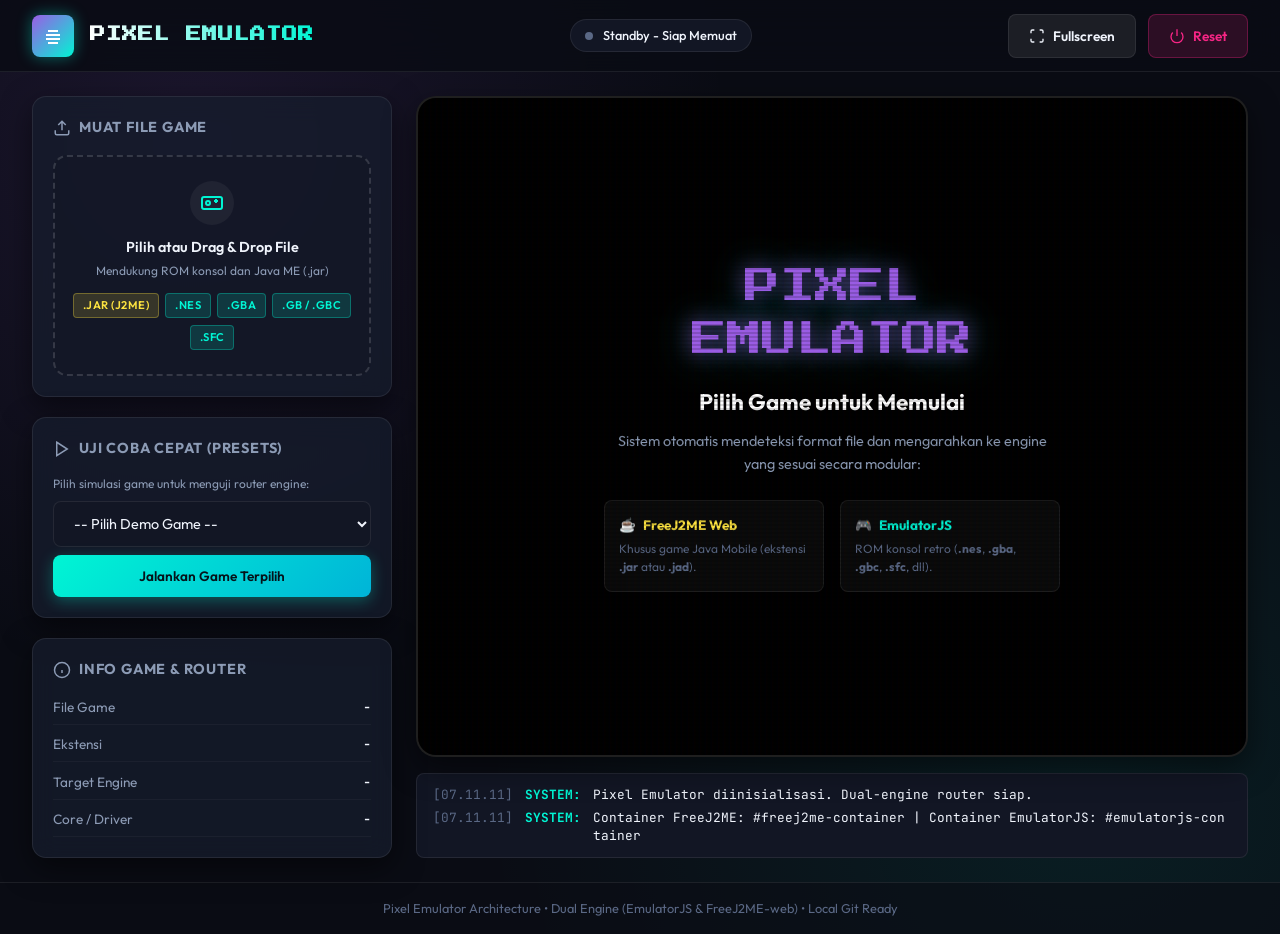
==== index.html @ 9bbdbe5b "feat: initialize repository structure and dual-engine router for EmulatorJS and FreeJ2ME" ====
<!DOCTYPE html>
<html lang="id">
<head>
  <meta charset="UTF-8">
  <meta name="viewport" content="width=device-width, initial-scale=1.0">
  <meta name="description" content="Pixel Emulator - Multi-engine retro gaming platform supporting Java ME (FreeJ2ME) and Classic Consoles (EmulatorJS).">
  <title>Pixel Emulator | Multi-Engine Retro Gaming</title>
  
  <!-- Google Fonts: Outfit & Press Start 2P & JetBrains Mono -->
  <link rel="preconnect" href="https://fonts.googleapis.com">
  <link rel="preconnect" href="https://fonts.gstatic.com" crossorigin>
  <link href="https://fonts.googleapis.com/css2?family=JetBrains+Mono:wght@400;600&family=Outfit:wght@400;500;600;700&family=Press+Start+2P&display=swap" rel="stylesheet">
  
  <!-- Application Stylesheet -->
  <link rel="stylesheet" href="src/css/style.css">
</head>
<body>

  <!-- Top Header Navigation -->
  <header class="app-header">
    <div class="brand-section">
      <div class="brand-logo" aria-hidden="true">
        <svg viewBox="0 0 24 24">
          <path d="M7 6h10v2H7zm-2 4h14v2H5zm0 4h14v2H5zm2 4h10v2H7z"/>
        </svg>
      </div>
      <div>
        <h1 class="brand-title">PIXEL EMULATOR</h1>
      </div>
    </div>

    <!-- Active Engine Status Pill -->
    <div class="header-status-badge">
      <span class="status-dot" id="header-status-dot"></span>
      <span id="header-status-text">Standby - Siap Memuat</span>
    </div>

    <!-- Header Actions -->
    <div class="header-actions">
      <button class="btn btn-secondary" id="btn-fullscreen" title="Mode Layar Penuh">
        <svg width="16" height="16" viewBox="0 0 24 24" fill="none" stroke="currentColor" stroke-width="2">
          <path d="M8 3H5a2 2 0 0 0-2 2v3m18 0V5a2 2 0 0 0-2-2h-3m0 18h3a2 2 0 0 0 2-2v-3M3 16v3a2 2 0 0 0 2 2h3"/>
        </svg>
        Fullscreen
      </button>
      <button class="btn btn-danger" id="btn-reset" title="Hentikan Game & Reset">
        <svg width="16" height="16" viewBox="0 0 24 24" fill="none" stroke="currentColor" stroke-width="2">
          <path d="M18.36 6.64a9 9 0 1 1-12.73 0M12 2v10"/>
        </svg>
        Reset
      </button>
    </div>
  </header>

  <!-- Main Grid Wrapper -->
  <main class="main-wrapper">
    
    <!-- Left Sidebar: Controls & File Selectors -->
    <aside class="sidebar">
      
      <!-- Upload File Card -->
      <section class="card" aria-labelledby="upload-card-title">
        <h2 class="card-title" id="upload-card-title">
          <svg width="18" height="18" viewBox="0 0 24 24" fill="none" stroke="currentColor" stroke-width="2">
            <path d="M21 15v4a2 2 0 0 1-2 2H5a2 2 0 0 1-2-2v-4M17 8l-5-5-5 5M12 3v12"/>
          </svg>
          Muat File Game
        </h2>
        
        <div class="upload-dropzone" id="dropzone">
          <input type="file" id="game-file-input" class="file-input" accept=".jar,.jad,.nes,.gba,.gb,.gbc,.sfc,.smc,.bin,.gen,.md">
          <div class="dropzone-icon">
            <svg width="24" height="24" viewBox="0 0 24 24" fill="none" stroke="currentColor" stroke-width="2">
              <rect x="2" y="6" width="20" height="12" rx="2"/>
              <circle cx="8" cy="12" r="2"/>
              <path d="M14 10h4m-2-2v4"/>
            </svg>
          </div>
          <p class="dropzone-text">Pilih atau Drag & Drop File</p>
          <p class="dropzone-subtext">Mendukung ROM konsol dan Java ME (.jar)</p>
          
          <div class="format-tags">
            <span class="badge badge-jar">.JAR (J2ME)</span>
            <span class="badge badge-rom">.NES</span>
            <span class="badge badge-rom">.GBA</span>
            <span class="badge badge-rom">.GB / .GBC</span>
            <span class="badge badge-rom">.SFC</span>
          </div>
        </div>
      </section>

      <!-- Preset / Quick Demo Launcher -->
      <section class="card" aria-labelledby="preset-card-title">
        <h2 class="card-title" id="preset-card-title">
          <svg width="18" height="18" viewBox="0 0 24 24" fill="none" stroke="currentColor" stroke-width="2">
            <polygon points="5 3 19 12 5 21 5 3"/>
          </svg>
          Uji Coba Cepat (Presets)
        </h2>
        <div class="select-group">
          <label for="preset-select" class="dropzone-subtext">Pilih simulasi game untuk menguji router engine:</label>
          <select id="preset-select" class="custom-select">
            <option value="" disabled selected>-- Pilih Demo Game --</option>
            <optgroup label="Java ME Mobile Games (freej2me-web)">
              <option value="bounce_tales.jar">Bounce Tales (Nokia) [.jar]</option>
              <option value="diamond_rush.jar">Diamond Rush (Gameloft) [.jar]</option>
              <option value="sonic_advance_mobile.jar">Sonic the Hedgehog Mobile [.jar]</option>
            </optgroup>
            <optgroup label="Classic Consoles (EmulatorJS)">
              <option value="super_mario_bros.nes">Super Mario Bros (NES) [.nes]</option>
              <option value="pokemon_emerald.gba">Pokemon Emerald (GBA) [.gba]</option>
              <option value="zelda_minish_cap.gba">The Legend of Zelda (GBA) [.gba]</option>
              <option value="tetris_dx.gbc">Tetris DX (Game Boy Color) [.gbc]</option>
              <option value="chrono_trigger.sfc">Chrono Trigger (SNES) [.sfc]</option>
            </optgroup>
          </select>
          <button class="btn btn-primary btn-block" id="btn-load-preset">
            Jalankan Game Terpilih
          </button>
        </div>
      </section>

      <!-- Metadata & Engine Inspector -->
      <section class="card" aria-labelledby="info-card-title">
        <h2 class="card-title" id="info-card-title">
          <svg width="18" height="18" viewBox="0 0 24 24" fill="none" stroke="currentColor" stroke-width="2">
            <circle cx="12" cy="12" r="10"/>
            <line x1="12" y1="16" x2="12" y2="12"/>
            <line x1="12" y1="8" x2="12.01" y2="8"/>
          </svg>
          Info Game & Router
        </h2>
        <div class="meta-list">
          <div class="meta-item">
            <span class="meta-label">File Game</span>
            <span class="meta-value" id="meta-filename">-</span>
          </div>
          <div class="meta-item">
            <span class="meta-label">Ekstensi</span>
            <span class="meta-value" id="meta-extension">-</span>
          </div>
          <div class="meta-item">
            <span class="meta-label">Target Engine</span>
            <span class="meta-value" id="meta-engine">-</span>
          </div>
          <div class="meta-item">
            <span class="meta-label">Core / Driver</span>
            <span class="meta-value" id="meta-core">-</span>
          </div>
        </div>
      </section>

    </aside>

    <!-- Right Center Stage: Screen Viewport & Engine Containers -->
    <section class="viewport-stage" aria-label="Viewport Emulator">
      
      <!-- Emulator Bezel / Frame -->
      <div class="screen-frame" id="screen-frame">
        
        <!-- Retro CRT Scanline Shader Effect -->
        <div class="crt-overlay" id="crt-overlay" aria-hidden="true"></div>

        <!-- 1. Idle Screen (Ditampilkan saat belum ada game yang dimuat) -->
        <div class="idle-screen" id="idle-screen">
          <div class="retro-arcade-art">PIXEL EMULATOR</div>
          <h3 class="idle-title">Pilih Game untuk Memulai</h3>
          <p class="idle-description">
            Sistem otomatis mendeteksi format file dan mengarahkan ke engine yang sesuai secara modular:
          </p>

          <div class="engine-hints">
            <div class="engine-hint-card">
              <div class="hint-engine-title j2me">
                <span>☕</span> FreeJ2ME Web
              </div>
              <p class="hint-desc">Khusus game Java Mobile (ekstensi <strong>.jar</strong> atau <strong>.jad</strong>).</p>
            </div>

            <div class="engine-hint-card">
              <div class="hint-engine-title ejs">
                <span>🎮</span> EmulatorJS
              </div>
              <p class="hint-desc">ROM konsol retro (<strong>.nes</strong>, <strong>.gba</strong>, <strong>.gbc</strong>, <strong>.sfc</strong>, dll).</p>
            </div>
          </div>
        </div>

        <!-- 2. Container FreeJ2ME-web -->
        <div class="emulator-container" id="freej2me-container" aria-label="FreeJ2ME Web Container">
          <div class="engine-canvas-wrap" id="freej2me-viewport">
            <!-- FreeJ2ME Canvas / iFrame di-inject di sini oleh main.js -->
          </div>
        </div>

        <!-- 3. Container EmulatorJS -->
        <div class="emulator-container" id="emulatorjs-container" aria-label="EmulatorJS Container">
          <div class="engine-canvas-wrap" id="emulatorjs-viewport">
            <!-- EmulatorJS Canvas / Container di-inject di sini oleh main.js -->
          </div>
        </div>

      </div>

      <!-- Realtime Activity Log / Console Bar -->
      <div class="console-box" id="activity-log" aria-live="polite" aria-label="Log Aktivitas Router">
        <!-- Log items akan ditambahkan secara dinamis di sini -->
      </div>

    </section>

  </main>

  <!-- Footer -->
  <footer class="app-footer">
    <p>Pixel Emulator Architecture &bull; Dual Engine (EmulatorJS &amp; FreeJ2ME-web) &bull; Local Git Ready</p>
  </footer>

  <!-- Main JavaScript Logic -->
  <script src="src/js/main.js"></script>
</body>
</html>
---- src/css/style.css ----
/* ==========================================================================
   Pixel Emulator - Modern Retro Design System
   ========================================================================== */

:root {
  --bg-primary: #0a0c14;
  --bg-secondary: #121624;
  --bg-card: rgba(22, 28, 45, 0.75);
  --bg-card-hover: rgba(30, 39, 64, 0.85);
  --border-color: rgba(255, 255, 255, 0.08);
  --border-glow: rgba(0, 245, 212, 0.3);

  --text-main: #f0f4fc;
  --text-muted: #8c9bb5;
  --text-dim: #5a6885;

  /* Neon Retro Accents */
  --accent-cyan: #00f5d4;
  --accent-purple: #9b5de5;
  --accent-pink: #f72585;
  --accent-yellow: #fee440;
  --accent-blue: #00bbf9;
  --accent-green: #38b000;

  --font-retro: 'Press Start 2P', monospace, cursive;
  --font-body: 'Outfit', -apple-system, BlinkMacSystemFont, 'Segoe UI', Roboto, sans-serif;
  --font-mono: 'JetBrains Mono', 'Fira Code', Consolas, monospace;

  --shadow-glow: 0 0 25px rgba(0, 245, 212, 0.15);
  --shadow-card: 0 10px 30px rgba(0, 0, 0, 0.5);
  --radius-sm: 8px;
  --radius-md: 14px;
  --radius-lg: 20px;
  --transition: all 0.25s cubic-bezier(0.16, 1, 0.3, 1);
}

*, *::before, *::after {
  box-sizing: border-box;
  margin: 0;
  padding: 0;
}

body {
  background-color: var(--bg-primary);
  color: var(--text-main);
  font-family: var(--font-body);
  line-height: 1.5;
  min-height: 100vh;
  display: flex;
  flex-direction: column;
  overflow-x: hidden;
  background-image: 
    radial-gradient(circle at 15% 15%, rgba(155, 93, 229, 0.12) 0%, transparent 40%),
    radial-gradient(circle at 85% 85%, rgba(0, 245, 212, 0.08) 0%, transparent 45%);
}

/* ==========================================================================
   Header Navbar
   ========================================================================== */
.app-header {
  height: 72px;
  background: rgba(10, 12, 20, 0.85);
  backdrop-filter: blur(16px);
  -webkit-backdrop-filter: blur(16px);
  border-bottom: 1px solid var(--border-color);
  display: flex;
  align-items: center;
  justify-content: space-between;
  padding: 0 2rem;
  position: sticky;
  top: 0;
  z-index: 100;
}

.brand-section {
  display: flex;
  align-items: center;
  gap: 1rem;
}

.brand-logo {
  width: 42px;
  height: 42px;
  background: linear-gradient(135deg, var(--accent-purple), var(--accent-cyan));
  border-radius: var(--radius-sm);
  display: flex;
  align-items: center;
  justify-content: center;
  box-shadow: 0 0 15px rgba(0, 245, 212, 0.4);
}

.brand-logo svg {
  width: 24px;
  height: 24px;
  fill: #fff;
}

.brand-title {
  font-family: var(--font-retro);
  font-size: 0.95rem;
  letter-spacing: 1px;
  background: linear-gradient(90deg, #fff, var(--accent-cyan));
  -webkit-background-clip: text;
  -webkit-text-fill-color: transparent;
}

.header-status-badge {
  display: flex;
  align-items: center;
  gap: 0.6rem;
  padding: 0.4rem 0.9rem;
  background: var(--bg-secondary);
  border: 1px solid var(--border-color);
  border-radius: 50px;
  font-size: 0.8rem;
  font-weight: 500;
}

.status-dot {
  width: 8px;
  height: 8px;
  border-radius: 50%;
  background: var(--text-dim);
  transition: var(--transition);
}

.status-dot.active-freej2me {
  background: var(--accent-yellow);
  box-shadow: 0 0 10px var(--accent-yellow);
}

.status-dot.active-emulatorjs {
  background: var(--accent-cyan);
  box-shadow: 0 0 10px var(--accent-cyan);
}

.header-actions {
  display: flex;
  align-items: center;
  gap: 0.75rem;
}

/* ==========================================================================
   Main Application Layout
   ========================================================================== */
.main-wrapper {
  display: grid;
  grid-template-columns: 360px 1fr;
  flex: 1;
  gap: 1.5rem;
  padding: 1.5rem 2rem;
  max-width: 1700px;
  margin: 0 auto;
  width: 100%;
}

@media (max-width: 1024px) {
  .main-wrapper {
    grid-template-columns: 1fr;
  }
}

/* ==========================================================================
   Sidebar Controls
   ========================================================================== */
.sidebar {
  display: flex;
  flex-direction: column;
  gap: 1.25rem;
}

.card {
  background: var(--bg-card);
  backdrop-filter: blur(12px);
  -webkit-backdrop-filter: blur(12px);
  border: 1px solid var(--border-color);
  border-radius: var(--radius-md);
  padding: 1.25rem;
  box-shadow: var(--shadow-card);
  transition: var(--transition);
}

.card:hover {
  border-color: rgba(255, 255, 255, 0.15);
}

.card-title {
  font-size: 0.9rem;
  font-weight: 700;
  text-transform: uppercase;
  letter-spacing: 0.8px;
  color: var(--text-muted);
  margin-bottom: 1rem;
  display: flex;
  align-items: center;
  gap: 0.5rem;
}

/* Dropzone Upload */
.upload-dropzone {
  border: 2px dashed rgba(255, 255, 255, 0.15);
  border-radius: var(--radius-md);
  padding: 1.5rem 1rem;
  text-align: center;
  cursor: pointer;
  transition: var(--transition);
  background: rgba(18, 22, 36, 0.5);
  position: relative;
}

.upload-dropzone:hover, .upload-dropzone.dragover {
  border-color: var(--accent-cyan);
  background: rgba(0, 245, 212, 0.05);
  box-shadow: 0 0 15px rgba(0, 245, 212, 0.15);
}

.dropzone-icon {
  width: 44px;
  height: 44px;
  margin: 0 auto 0.75rem auto;
  border-radius: 50%;
  background: rgba(255, 255, 255, 0.05);
  display: flex;
  align-items: center;
  justify-content: center;
  color: var(--accent-cyan);
}

.dropzone-text {
  font-weight: 600;
  font-size: 0.9rem;
  color: var(--text-main);
  margin-bottom: 0.25rem;
}

.dropzone-subtext {
  font-size: 0.75rem;
  color: var(--text-muted);
}

.file-input {
  position: absolute;
  top: 0;
  left: 0;
  width: 100%;
  height: 100%;
  opacity: 0;
  cursor: pointer;
}

/* Tags & Format Badges */
.format-tags {
  display: flex;
  flex-wrap: wrap;
  gap: 0.4rem;
  margin-top: 0.8rem;
  justify-content: center;
}

.badge {
  font-size: 0.7rem;
  padding: 0.2rem 0.55rem;
  border-radius: 4px;
  font-weight: 600;
  letter-spacing: 0.5px;
}

.badge-jar {
  background: rgba(254, 228, 64, 0.15);
  color: var(--accent-yellow);
  border: 1px solid rgba(254, 228, 64, 0.3);
}

.badge-rom {
  background: rgba(0, 245, 212, 0.15);
  color: var(--accent-cyan);
  border: 1px solid rgba(0, 245, 212, 0.3);
}

/* Preset Games Selector */
.select-group {
  display: flex;
  flex-direction: column;
  gap: 0.5rem;
}

.custom-select {
  width: 100%;
  padding: 0.75rem 1rem;
  background: var(--bg-secondary);
  border: 1px solid var(--border-color);
  border-radius: var(--radius-sm);
  color: var(--text-main);
  font-family: var(--font-body);
  font-size: 0.9rem;
  outline: none;
  cursor: pointer;
  transition: var(--transition);
}

.custom-select:focus {
  border-color: var(--accent-cyan);
  box-shadow: 0 0 0 2px rgba(0, 245, 212, 0.2);
}

.btn {
  display: inline-flex;
  align-items: center;
  justify-content: center;
  gap: 0.5rem;
  padding: 0.75rem 1.25rem;
  border-radius: var(--radius-sm);
  font-weight: 600;
  font-size: 0.85rem;
  cursor: pointer;
  transition: var(--transition);
  border: none;
  outline: none;
  font-family: var(--font-body);
}

.btn-primary {
  background: linear-gradient(135deg, var(--accent-cyan), #00b4d8);
  color: #05131a;
  box-shadow: 0 4px 15px rgba(0, 245, 212, 0.3);
}

.btn-primary:hover {
  transform: translateY(-2px);
  box-shadow: 0 6px 20px rgba(0, 245, 212, 0.45);
}

.btn-secondary {
  background: rgba(255, 255, 255, 0.08);
  color: var(--text-main);
  border: 1px solid var(--border-color);
}

.btn-secondary:hover {
  background: rgba(255, 255, 255, 0.15);
}

.btn-danger {
  background: rgba(247, 37, 133, 0.15);
  color: var(--accent-pink);
  border: 1px solid rgba(247, 37, 133, 0.3);
}

.btn-danger:hover {
  background: rgba(247, 37, 133, 0.3);
}

.btn-block {
  width: 100%;
}

/* Metadata List */
.meta-list {
  display: flex;
  flex-direction: column;
  gap: 0.6rem;
  font-size: 0.85rem;
}

.meta-item {
  display: flex;
  justify-content: space-between;
  align-items: center;
  padding-bottom: 0.4rem;
  border-bottom: 1px solid rgba(255, 255, 255, 0.04);
}

.meta-label {
  color: var(--text-muted);
}

.meta-value {
  font-weight: 600;
  color: var(--text-main);
  font-family: var(--font-mono);
}

/* ==========================================================================
   Viewport Stage & Emulator Bezel
   ========================================================================== */
.viewport-stage {
  display: flex;
  flex-direction: column;
  gap: 1rem;
}

.screen-frame {
  flex: 1;
  min-height: 540px;
  background: #000;
  border-radius: var(--radius-lg);
  border: 2px solid rgba(255, 255, 255, 0.12);
  position: relative;
  overflow: hidden;
  display: flex;
  align-items: center;
  justify-content: center;
  box-shadow: inset 0 0 50px rgba(0, 0, 0, 0.9), var(--shadow-card);
}

/* CRT Scanlines Overlay */
.crt-overlay {
  position: absolute;
  top: 0;
  left: 0;
  width: 100%;
  height: 100%;
  pointer-events: none;
  background: linear-gradient(rgba(18, 16, 16, 0) 50%, rgba(0, 0, 0, 0.25) 50%),
              linear-gradient(90deg, rgba(255, 0, 0, 0.03), rgba(0, 255, 0, 0.01), rgba(0, 0, 255, 0.03));
  background-size: 100% 4px, 6px 100%;
  z-index: 10;
  opacity: 0.6;
}

/* Idle Screen */
.idle-screen {
  text-align: center;
  padding: 3rem 2rem;
  max-width: 520px;
  z-index: 5;
  transition: var(--transition);
}

.idle-screen.hidden {
  display: none;
}

.retro-arcade-art {
  font-family: var(--font-retro);
  font-size: 2.2rem;
  color: var(--accent-purple);
  text-shadow: 0 0 20px rgba(155, 93, 229, 0.6), 0 0 40px rgba(0, 245, 212, 0.4);
  margin-bottom: 1.25rem;
  animation: pulse-glow 2.5s infinite alternate;
}

@keyframes pulse-glow {
  0% { transform: scale(1); filter: drop-shadow(0 0 10px rgba(155, 93, 229, 0.5)); }
  100% { transform: scale(1.03); filter: drop-shadow(0 0 25px rgba(0, 245, 212, 0.8)); }
}

.idle-title {
  font-size: 1.4rem;
  font-weight: 700;
  margin-bottom: 0.6rem;
  color: #fff;
}

.idle-description {
  color: var(--text-muted);
  font-size: 0.9rem;
  margin-bottom: 1.5rem;
  line-height: 1.6;
}

.engine-hints {
  display: grid;
  grid-template-columns: 1fr 1fr;
  gap: 1rem;
}

.engine-hint-card {
  background: rgba(255, 255, 255, 0.04);
  border: 1px solid var(--border-color);
  padding: 0.9rem;
  border-radius: var(--radius-sm);
  text-align: left;
}

.hint-engine-title {
  font-size: 0.85rem;
  font-weight: 700;
  display: flex;
  align-items: center;
  gap: 0.4rem;
  margin-bottom: 0.3rem;
}

.hint-engine-title.j2me {
  color: var(--accent-yellow);
}

.hint-engine-title.ejs {
  color: var(--accent-cyan);
}

.hint-desc {
  font-size: 0.75rem;
  color: var(--text-dim);
}

/* ==========================================================================
   Active Containers for Engines
   ========================================================================== */
.emulator-container {
  width: 100%;
  height: 100%;
  position: absolute;
  top: 0;
  left: 0;
  display: none;
  background: #000;
  z-index: 6;
}

.emulator-container.active {
  display: flex;
  align-items: center;
  justify-content: center;
}

/* Placeholder for Engine Canvas / iFrames */
.engine-canvas-wrap {
  width: 100%;
  height: 100%;
  display: flex;
  align-items: center;
  justify-content: center;
  position: relative;
}

.engine-canvas-wrap iframe, 
.engine-canvas-wrap canvas {
  width: 100% !important;
  height: 100% !important;
  border: none;
  outline: none;
  image-rendering: pixelated;
  image-rendering: crisp-edges;
}

/* Notice box when core files need manual placement */
.core-notice-box {
  background: rgba(18, 22, 36, 0.95);
  border: 1px solid var(--accent-yellow);
  border-radius: var(--radius-md);
  padding: 1.5rem;
  max-width: 480px;
  text-align: left;
  box-shadow: 0 10px 40px rgba(0, 0, 0, 0.8);
}

.core-notice-title {
  font-size: 1rem;
  font-weight: 700;
  color: var(--accent-yellow);
  margin-bottom: 0.5rem;
  display: flex;
  align-items: center;
  gap: 0.5rem;
}

.core-notice-body {
  font-size: 0.82rem;
  color: var(--text-muted);
  line-height: 1.5;
  margin-bottom: 1rem;
}

.core-notice-path {
  background: #080a10;
  padding: 0.4rem 0.6rem;
  border-radius: 4px;
  font-family: var(--font-mono);
  font-size: 0.75rem;
  color: var(--accent-cyan);
  display: inline-block;
  margin-top: 0.25rem;
}

/* ==========================================================================
   Console / Log Activity Bar
   ========================================================================== */
.console-box {
  background: var(--bg-secondary);
  border: 1px solid var(--border-color);
  border-radius: var(--radius-sm);
  padding: 0.75rem 1rem;
  font-family: var(--font-mono);
  font-size: 0.8rem;
  max-height: 120px;
  overflow-y: auto;
  display: flex;
  flex-direction: column-reverse;
  gap: 0.35rem;
}

.log-entry {
  display: flex;
  gap: 0.75rem;
  line-height: 1.4;
}

.log-time {
  color: var(--text-dim);
}

.log-tag {
  font-weight: 700;
  text-transform: uppercase;
}

.log-tag.info { color: var(--accent-cyan); }
.log-tag.router { color: var(--accent-purple); }
.log-tag.warn { color: var(--accent-yellow); }
.log-tag.error { color: var(--accent-pink); }

.log-msg {
  color: var(--text-main);
  word-break: break-all;
}

/* Footer */
.app-footer {
  padding: 1rem 2rem;
  text-align: center;
  font-size: 0.8rem;
  color: var(--text-dim);
  border-top: 1px solid var(--border-color);
  background: rgba(10, 12, 20, 0.6);
}
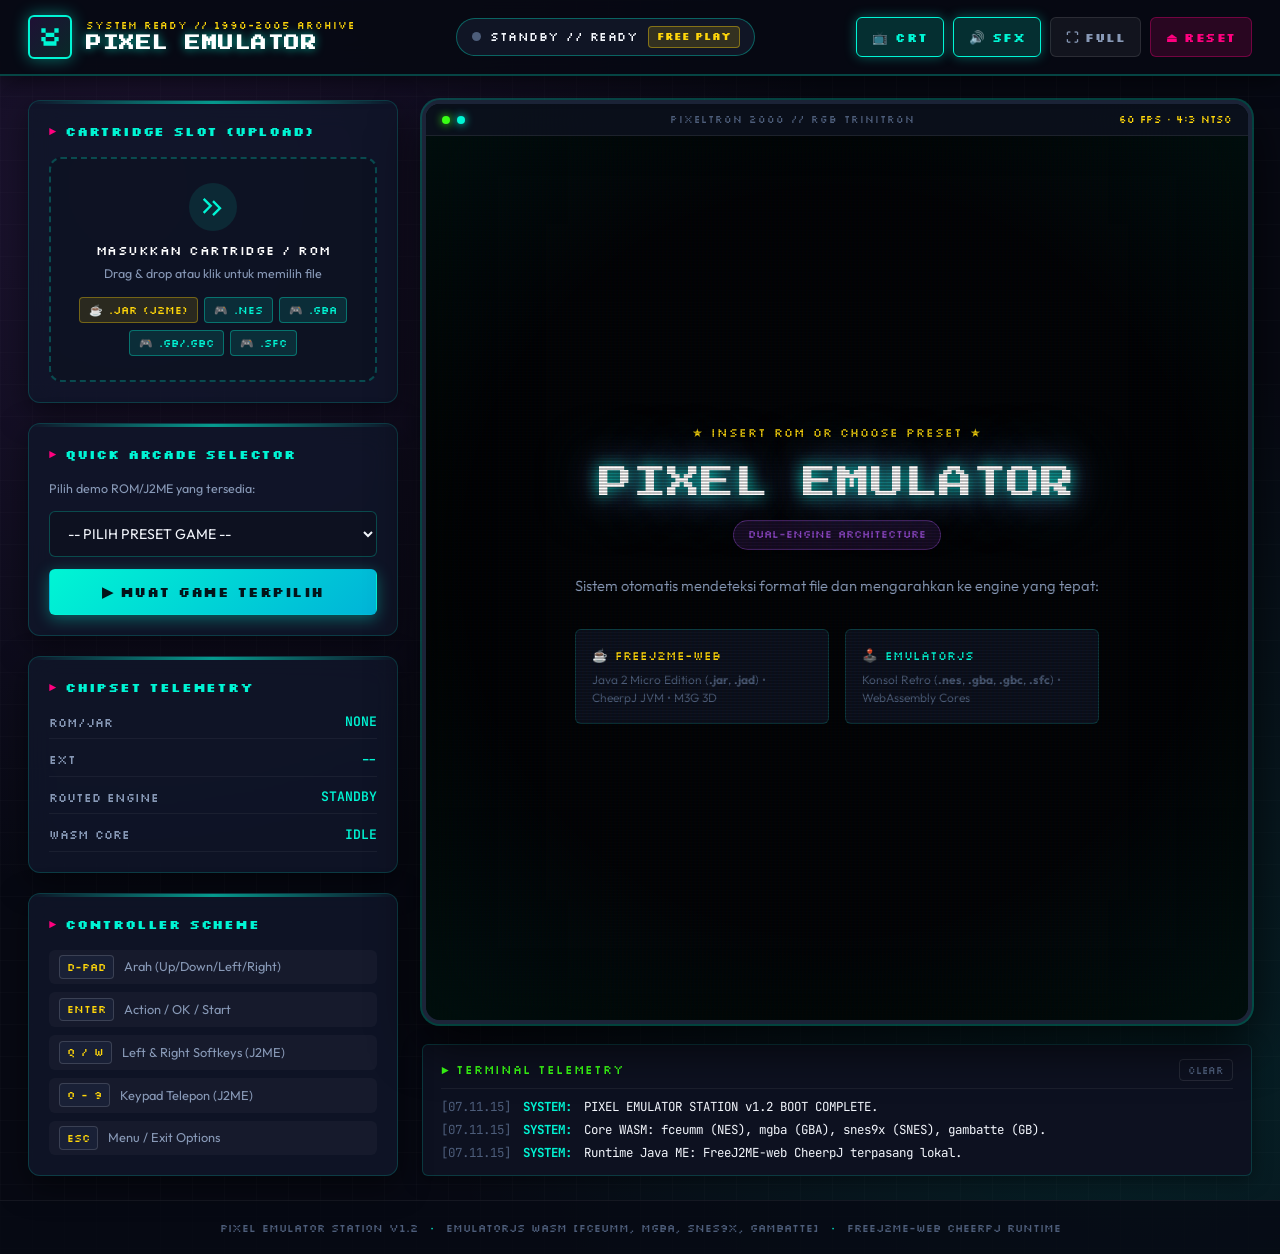
==== commit 56111929: "feat: enhance retro arcade UI/UX with CRT scanlines, pixel fonts, chiptune SFX, and responsive mobil" ====
--- a/index.html
+++ b/index.html
@@ -2,111 +2,134 @@
 <html lang="id">
 <head>
   <meta charset="UTF-8">
-  <meta name="viewport" content="width=device-width, initial-scale=1.0">
-  <meta name="description" content="Pixel Emulator - Multi-engine retro gaming platform supporting Java ME (FreeJ2ME) and Classic Consoles (EmulatorJS).">
-  <title>Pixel Emulator | Multi-Engine Retro Gaming</title>
+  <meta name="viewport" content="width=device-width, initial-scale=1.0, maximum-scale=5.0">
+  <meta name="description" content="Pixel Emulator - Retro arcade web portal multi-engine untuk game Java ME (FreeJ2ME) dan konsol klasik (EmulatorJS).">
+  <meta name="theme-color" content="#0a0c16">
+  <title>PIXEL EMULATOR &bull; Retro Arcade Web Station</title>
   
-  <!-- Google Fonts: Outfit & Press Start 2P & JetBrains Mono -->
+  <!-- Retro Gaming Google Fonts: Press Start 2P, Silkscreen, Outfit, JetBrains Mono -->
   <link rel="preconnect" href="https://fonts.googleapis.com">
   <link rel="preconnect" href="https://fonts.gstatic.com" crossorigin>
-  <link href="https://fonts.googleapis.com/css2?family=JetBrains+Mono:wght@400;600&family=Outfit:wght@400;500;600;700&family=Press+Start+2P&display=swap" rel="stylesheet">
+  <link href="https://fonts.googleapis.com/css2?family=JetBrains+Mono:wght@400;600&family=Outfit:wght@400;500;600;700&family=Press+Start+2P&family=Silkscreen:wght@400;700&display=swap" rel="stylesheet">
   
   <!-- Application Stylesheet -->
   <link rel="stylesheet" href="src/css/style.css">
 </head>
-<body>
-
-  <!-- Top Header Navigation -->
+<body class="crt-enabled glow-enabled">
+
+  <!-- Top Retro Arcade Marquee -->
   <header class="app-header">
     <div class="brand-section">
-      <div class="brand-logo" aria-hidden="true">
-        <svg viewBox="0 0 24 24">
-          <path d="M7 6h10v2H7zm-2 4h14v2H5zm0 4h14v2H5zm2 4h10v2H7z"/>
+      <div class="brand-logo" id="brand-logo" title="Pixel Arcade Chip">
+        <svg viewBox="0 0 24 24" class="pixel-icon">
+          <path d="M4 4h4v4H4zm12 0h4v4h-4zM8 8h8v4H8zm-4 4h4v4H4zm12 0h4v4h-4zM6 16h12v4H6z"/>
         </svg>
       </div>
       <div>
+        <div class="arcade-sub">SYSTEM READY // 1990-2005 ARCHIVE</div>
         <h1 class="brand-title">PIXEL EMULATOR</h1>
       </div>
     </div>
 
-    <!-- Active Engine Status Pill -->
-    <div class="header-status-badge">
+    <!-- Arcade Marquee Status Badge -->
+    <div class="header-status-badge" id="status-pill">
       <span class="status-dot" id="header-status-dot"></span>
-      <span id="header-status-text">Standby - Siap Memuat</span>
-    </div>
-
-    <!-- Header Actions -->
+      <span id="header-status-text" class="status-label">STANDBY // READY</span>
+      <span class="badge-coin" id="coin-badge">FREE PLAY</span>
+    </div>
+
+    <!-- Header Quick Actions -->
     <div class="header-actions">
-      <button class="btn btn-secondary" id="btn-fullscreen" title="Mode Layar Penuh">
-        <svg width="16" height="16" viewBox="0 0 24 24" fill="none" stroke="currentColor" stroke-width="2">
-          <path d="M8 3H5a2 2 0 0 0-2 2v3m18 0V5a2 2 0 0 0-2-2h-3m0 18h3a2 2 0 0 0 2-2v-3M3 16v3a2 2 0 0 0 2 2h3"/>
-        </svg>
-        Fullscreen
-      </button>
+      <!-- CRT Scanline Toggle -->
+      <button class="btn btn-arcade-tool active" id="btn-toggle-crt" title="Toggle Efek Layar CRT">
+        <span class="btn-icon">📺</span>
+        <span class="btn-text">CRT</span>
+      </button>
+
+      <!-- Retro Chiptune SFX Toggle -->
+      <button class="btn btn-arcade-tool active" id="btn-toggle-sfx" title="Efek Suara Arcade Chiptune">
+        <span class="btn-icon" id="sfx-icon">🔊</span>
+        <span class="btn-text">SFX</span>
+      </button>
+
+      <!-- Fullscreen Toggle -->
+      <button class="btn btn-arcade-tool" id="btn-fullscreen" title="Layar Penuh">
+        <span class="btn-icon">⛶</span>
+        <span class="btn-text">FULL</span>
+      </button>
+
+      <!-- Reset Engine Button -->
       <button class="btn btn-danger" id="btn-reset" title="Hentikan Game & Reset">
-        <svg width="16" height="16" viewBox="0 0 24 24" fill="none" stroke="currentColor" stroke-width="2">
-          <path d="M18.36 6.64a9 9 0 1 1-12.73 0M12 2v10"/>
-        </svg>
-        Reset
+        <span class="btn-icon">⏏</span>
+        <span class="btn-text">RESET</span>
       </button>
     </div>
   </header>
 
-  <!-- Main Grid Wrapper -->
+  <!-- Mobile Viewport Navigation Switcher -->
+  <nav class="mobile-nav-tabs" aria-label="Navigasi Tampilan Mobile">
+    <button class="mobile-tab-btn active" data-target="screen-stage">
+      <span>🕹️</span> Monitor
+    </button>
+    <button class="mobile-tab-btn" data-target="controls-sidebar">
+      <span>📂</span> Cartridge
+    </button>
+    <button class="mobile-tab-btn" data-target="telemetry-bar">
+      <span>📟</span> Telemetri
+    </button>
+  </nav>
+
+  <!-- Main Arcade Cabinet Layout -->
   <main class="main-wrapper">
     
-    <!-- Left Sidebar: Controls & File Selectors -->
-    <aside class="sidebar">
+    <!-- Left Sidebar: Cartridge Deck & Controls -->
+    <aside class="sidebar" id="controls-sidebar">
       
-      <!-- Upload File Card -->
-      <section class="card" aria-labelledby="upload-card-title">
+      <!-- Cartridge Slot: File Upload -->
+      <section class="card arcade-card" aria-labelledby="upload-card-title">
+        <div class="card-glow-bar"></div>
         <h2 class="card-title" id="upload-card-title">
-          <svg width="18" height="18" viewBox="0 0 24 24" fill="none" stroke="currentColor" stroke-width="2">
-            <path d="M21 15v4a2 2 0 0 1-2 2H5a2 2 0 0 1-2-2v-4M17 8l-5-5-5 5M12 3v12"/>
-          </svg>
-          Muat File Game
+          <span class="title-pixel-bullet">►</span>
+          CARTRIDGE SLOT (UPLOAD)
         </h2>
         
         <div class="upload-dropzone" id="dropzone">
           <input type="file" id="game-file-input" class="file-input" accept=".jar,.jad,.nes,.gba,.gb,.gbc,.sfc,.smc,.bin,.gen,.md">
           <div class="dropzone-icon">
-            <svg width="24" height="24" viewBox="0 0 24 24" fill="none" stroke="currentColor" stroke-width="2">
-              <rect x="2" y="6" width="20" height="12" rx="2"/>
-              <circle cx="8" cy="12" r="2"/>
-              <path d="M14 10h4m-2-2v4"/>
+            <svg width="28" height="28" viewBox="0 0 24 24" fill="none" stroke="currentColor" stroke-width="2">
+              <path d="M4 17l6-6-6-6m8 14l6-6-6-6"/>
             </svg>
           </div>
-          <p class="dropzone-text">Pilih atau Drag & Drop File</p>
-          <p class="dropzone-subtext">Mendukung ROM konsol dan Java ME (.jar)</p>
+          <p class="dropzone-text">MASUKKAN CARTRIDGE / ROM</p>
+          <p class="dropzone-subtext">Drag & drop atau klik untuk memilih file</p>
           
           <div class="format-tags">
-            <span class="badge badge-jar">.JAR (J2ME)</span>
-            <span class="badge badge-rom">.NES</span>
-            <span class="badge badge-rom">.GBA</span>
-            <span class="badge badge-rom">.GB / .GBC</span>
-            <span class="badge badge-rom">.SFC</span>
-          </div>
-        </div>
-      </section>
-
-      <!-- Preset / Quick Demo Launcher -->
-      <section class="card" aria-labelledby="preset-card-title">
+            <span class="badge badge-jar">☕ .JAR (J2ME)</span>
+            <span class="badge badge-rom">🎮 .NES</span>
+            <span class="badge badge-rom">🎮 .GBA</span>
+            <span class="badge badge-rom">🎮 .GB/.GBC</span>
+            <span class="badge badge-rom">🎮 .SFC</span>
+          </div>
+        </div>
+      </section>
+
+      <!-- Quick Preset Selector (Demo Games) -->
+      <section class="card arcade-card" aria-labelledby="preset-card-title">
+        <div class="card-glow-bar"></div>
         <h2 class="card-title" id="preset-card-title">
-          <svg width="18" height="18" viewBox="0 0 24 24" fill="none" stroke="currentColor" stroke-width="2">
-            <polygon points="5 3 19 12 5 21 5 3"/>
-          </svg>
-          Uji Coba Cepat (Presets)
+          <span class="title-pixel-bullet">►</span>
+          QUICK ARCADE SELECTOR
         </h2>
         <div class="select-group">
-          <label for="preset-select" class="dropzone-subtext">Pilih simulasi game untuk menguji router engine:</label>
+          <label for="preset-select" class="dropzone-subtext">Pilih demo ROM/J2ME yang tersedia:</label>
           <select id="preset-select" class="custom-select">
-            <option value="" disabled selected>-- Pilih Demo Game --</option>
-            <optgroup label="Java ME Mobile Games (freej2me-web)">
+            <option value="" disabled selected>-- PILIH PRESET GAME --</option>
+            <optgroup label="☕ Java ME Mobile Games (FreeJ2ME)">
               <option value="bounce_tales.jar">Bounce Tales (Nokia) [.jar]</option>
               <option value="diamond_rush.jar">Diamond Rush (Gameloft) [.jar]</option>
-              <option value="sonic_advance_mobile.jar">Sonic the Hedgehog Mobile [.jar]</option>
+              <option value="sonic_advance_mobile.jar">Sonic Mobile [.jar]</option>
             </optgroup>
-            <optgroup label="Classic Consoles (EmulatorJS)">
+            <optgroup label="🎮 Classic Consoles (EmulatorJS)">
               <option value="super_mario_bros.nes">Super Mario Bros (NES) [.nes]</option>
               <option value="pokemon_emerald.gba">Pokemon Emerald (GBA) [.gba]</option>
               <option value="zelda_minish_cap.gba">The Legend of Zelda (GBA) [.gba]</option>
@@ -114,106 +137,147 @@
               <option value="chrono_trigger.sfc">Chrono Trigger (SNES) [.sfc]</option>
             </optgroup>
           </select>
-          <button class="btn btn-primary btn-block" id="btn-load-preset">
-            Jalankan Game Terpilih
+          <button class="btn btn-arcade-action" id="btn-load-preset">
+            <span class="btn-blink">▶</span> MUAT GAME TERPILIH
           </button>
         </div>
       </section>
 
-      <!-- Metadata & Engine Inspector -->
-      <section class="card" aria-labelledby="info-card-title">
+      <!-- Hardware & Engine Inspector -->
+      <section class="card arcade-card" aria-labelledby="info-card-title">
+        <div class="card-glow-bar"></div>
         <h2 class="card-title" id="info-card-title">
-          <svg width="18" height="18" viewBox="0 0 24 24" fill="none" stroke="currentColor" stroke-width="2">
-            <circle cx="12" cy="12" r="10"/>
-            <line x1="12" y1="16" x2="12" y2="12"/>
-            <line x1="12" y1="8" x2="12.01" y2="8"/>
-          </svg>
-          Info Game & Router
+          <span class="title-pixel-bullet">►</span>
+          CHIPSET TELEMETRY
         </h2>
         <div class="meta-list">
           <div class="meta-item">
-            <span class="meta-label">File Game</span>
-            <span class="meta-value" id="meta-filename">-</span>
-          </div>
-          <div class="meta-item">
-            <span class="meta-label">Ekstensi</span>
-            <span class="meta-value" id="meta-extension">-</span>
-          </div>
-          <div class="meta-item">
-            <span class="meta-label">Target Engine</span>
-            <span class="meta-value" id="meta-engine">-</span>
-          </div>
-          <div class="meta-item">
-            <span class="meta-label">Core / Driver</span>
-            <span class="meta-value" id="meta-core">-</span>
-          </div>
+            <span class="meta-label">ROM/JAR</span>
+            <span class="meta-value" id="meta-filename">NONE</span>
+          </div>
+          <div class="meta-item">
+            <span class="meta-label">EXT</span>
+            <span class="meta-value" id="meta-extension">--</span>
+          </div>
+          <div class="meta-item">
+            <span class="meta-label">ROUTED ENGINE</span>
+            <span class="meta-value" id="meta-engine">STANDBY</span>
+          </div>
+          <div class="meta-item">
+            <span class="meta-label">WASM CORE</span>
+            <span class="meta-value" id="meta-core">IDLE</span>
+          </div>
+        </div>
+      </section>
+
+      <!-- Controls & Keypad Guide -->
+      <section class="card arcade-card controls-guide-card">
+        <div class="card-glow-bar"></div>
+        <h2 class="card-title">
+          <span class="title-pixel-bullet">►</span>
+          CONTROLLER SCHEME
+        </h2>
+        <div class="controls-pill-grid">
+          <div class="ctrl-pill"><span class="key-cap">D-PAD</span> Arah (Up/Down/Left/Right)</div>
+          <div class="ctrl-pill"><span class="key-cap">ENTER</span> Action / OK / Start</div>
+          <div class="ctrl-pill"><span class="key-cap">Q / W</span> Left &amp; Right Softkeys (J2ME)</div>
+          <div class="ctrl-pill"><span class="key-cap">0 - 9</span> Keypad Telepon (J2ME)</div>
+          <div class="ctrl-pill"><span class="key-cap">ESC</span> Menu / Exit Options</div>
         </div>
       </section>
 
     </aside>
 
-    <!-- Right Center Stage: Screen Viewport & Engine Containers -->
-    <section class="viewport-stage" aria-label="Viewport Emulator">
+    <!-- Center Stage: CRT Arcade Monitor & Viewport -->
+    <section class="viewport-stage" id="screen-stage" aria-label="Layar Arcade Monitor">
       
-      <!-- Emulator Bezel / Frame -->
+      <!-- Retro Arcade Monitor Bezel -->
       <div class="screen-frame" id="screen-frame">
         
-        <!-- Retro CRT Scanline Shader Effect -->
+        <!-- CRT Monitor Bezel Badges & Signal Status -->
+        <div class="bezel-top-bar" aria-hidden="true">
+          <div class="bezel-led-group">
+            <span class="bezel-led led-green" title="Power OK"></span>
+            <span class="bezel-led led-cyan" id="signal-led" title="Video Signal"></span>
+          </div>
+          <div class="bezel-screen-label">PIXELTRON 2000 // RGB TRINITRON</div>
+          <div class="bezel-res-label" id="bezel-fps">60 FPS &bull; 4:3 NTSC</div>
+        </div>
+
+        <!-- CRT Scanline Shader Layer -->
         <div class="crt-overlay" id="crt-overlay" aria-hidden="true"></div>
 
-        <!-- 1. Idle Screen (Ditampilkan saat belum ada game yang dimuat) -->
+        <!-- CRT Phosphor Flicker & Glare Vignette -->
+        <div class="crt-vignette" aria-hidden="true"></div>
+
+        <!-- 1. Idle Screen (Retro Arcade Standby) -->
         <div class="idle-screen" id="idle-screen">
+          <div class="arcade-coin-prompt">★ INSERT ROM OR CHOOSE PRESET ★</div>
           <div class="retro-arcade-art">PIXEL EMULATOR</div>
-          <h3 class="idle-title">Pilih Game untuk Memulai</h3>
+          <div class="idle-system-chip">
+            <span class="chip-label">DUAL-ENGINE ARCHITECTURE</span>
+          </div>
           <p class="idle-description">
-            Sistem otomatis mendeteksi format file dan mengarahkan ke engine yang sesuai secara modular:
+            Sistem otomatis mendeteksi format file dan mengarahkan ke engine yang tepat:
           </p>
 
           <div class="engine-hints">
-            <div class="engine-hint-card">
+            <div class="engine-hint-card j2me-hint">
               <div class="hint-engine-title j2me">
-                <span>☕</span> FreeJ2ME Web
+                <span class="hint-icon">☕</span> FREEJ2ME-WEB
               </div>
-              <p class="hint-desc">Khusus game Java Mobile (ekstensi <strong>.jar</strong> atau <strong>.jad</strong>).</p>
+              <p class="hint-desc">Java 2 Micro Edition (<strong>.jar</strong>, <strong>.jad</strong>) &bull; CheerpJ JVM &bull; M3G 3D</p>
             </div>
 
-            <div class="engine-hint-card">
+            <div class="engine-hint-card ejs-hint">
               <div class="hint-engine-title ejs">
-                <span>🎮</span> EmulatorJS
+                <span class="hint-icon">🕹️</span> EMULATORJS
               </div>
-              <p class="hint-desc">ROM konsol retro (<strong>.nes</strong>, <strong>.gba</strong>, <strong>.gbc</strong>, <strong>.sfc</strong>, dll).</p>
+              <p class="hint-desc">Konsol Retro (<strong>.nes</strong>, <strong>.gba</strong>, <strong>.gbc</strong>, <strong>.sfc</strong>) &bull; WebAssembly Cores</p>
             </div>
           </div>
         </div>
 
         <!-- 2. Container FreeJ2ME-web -->
-        <div class="emulator-container" id="freej2me-container" aria-label="FreeJ2ME Web Container">
+        <div class="emulator-container" id="freej2me-container" aria-label="Container FreeJ2ME-web">
           <div class="engine-canvas-wrap" id="freej2me-viewport">
-            <!-- FreeJ2ME Canvas / iFrame di-inject di sini oleh main.js -->
+            <!-- FreeJ2ME Web iFrame di-inject di sini oleh main.js -->
           </div>
         </div>
 
         <!-- 3. Container EmulatorJS -->
-        <div class="emulator-container" id="emulatorjs-container" aria-label="EmulatorJS Container">
+        <div class="emulator-container" id="emulatorjs-container" aria-label="Container EmulatorJS">
           <div class="engine-canvas-wrap" id="emulatorjs-viewport">
-            <!-- EmulatorJS Canvas / Container di-inject di sini oleh main.js -->
-          </div>
-        </div>
-
-      </div>
-
-      <!-- Realtime Activity Log / Console Bar -->
-      <div class="console-box" id="activity-log" aria-live="polite" aria-label="Log Aktivitas Router">
-        <!-- Log items akan ditambahkan secara dinamis di sini -->
+            <!-- EmulatorJS Canvas di-inject di sini oleh main.js -->
+          </div>
+        </div>
+
+      </div>
+
+      <!-- Realtime Activity Log / Terminal Bar -->
+      <div class="console-box" id="telemetry-bar" aria-live="polite" aria-label="Log Terminal Emulator">
+        <div class="console-header">
+          <span class="terminal-title">► TERMINAL TELEMETRY</span>
+          <button class="btn-clear-log" id="btn-clear-log" title="Bersihkan Log">CLEAR</button>
+        </div>
+        <div class="console-logs" id="activity-log">
+          <!-- Log baris ditambahkan oleh main.js -->
+        </div>
       </div>
 
     </section>
 
   </main>
 
-  <!-- Footer -->
+  <!-- Retro Arcade Marquee Bottom Footer -->
   <footer class="app-footer">
-    <p>Pixel Emulator Architecture &bull; Dual Engine (EmulatorJS &amp; FreeJ2ME-web) &bull; Local Git Ready</p>
+    <div class="footer-content">
+      <span>PIXEL EMULATOR STATION v1.2</span>
+      <span class="footer-separator">&bull;</span>
+      <span>EMULATORJS WASM [FCEUMM, MGBA, SNES9X, GAMBATTE]</span>
+      <span class="footer-separator">&bull;</span>
+      <span>FREEJ2ME-WEB CHEERPJ RUNTIME</span>
+    </div>
   </footer>
 
   <!-- Main JavaScript Logic -->
--- a/src/css/style.css
+++ b/src/css/style.css
@@ -1,37 +1,45 @@
 /* ==========================================================================
-   Pixel Emulator - Modern Retro Design System
+   PIXEL EMULATOR - RETRO ARCADE DESIGN SYSTEM
    ========================================================================== */
 
 :root {
-  --bg-primary: #0a0c14;
-  --bg-secondary: #121624;
-  --bg-card: rgba(22, 28, 45, 0.75);
-  --bg-card-hover: rgba(30, 39, 64, 0.85);
-  --border-color: rgba(255, 255, 255, 0.08);
-  --border-glow: rgba(0, 245, 212, 0.3);
-
-  --text-main: #f0f4fc;
-  --text-muted: #8c9bb5;
-  --text-dim: #5a6885;
-
-  /* Neon Retro Accents */
-  --accent-cyan: #00f5d4;
-  --accent-purple: #9b5de5;
-  --accent-pink: #f72585;
-  --accent-yellow: #fee440;
-  --accent-blue: #00bbf9;
-  --accent-green: #38b000;
-
-  --font-retro: 'Press Start 2P', monospace, cursive;
+  /* Dark Cyber-Arcade Backgrounds */
+  --bg-primary: #070913;
+  --bg-secondary: #0d1120;
+  --bg-cabinet: #111728;
+  --bg-card: rgba(17, 23, 42, 0.82);
+  --bg-card-hover: rgba(25, 34, 62, 0.9);
+  --border-color: rgba(0, 245, 212, 0.18);
+  --border-glow: rgba(0, 245, 212, 0.4);
+
+  /* High-Contrast Neon Arcade Colors */
+  --neon-cyan: #00f5d4;
+  --neon-pink: #ff007f;
+  --neon-yellow: #ffd60a;
+  --neon-green: #39ff14;
+  --neon-purple: #9d4edd;
+  --neon-blue: #00b4d8;
+
+  --text-main: #f3f6fc;
+  --text-muted: #8899b7;
+  --text-dim: #4d5d7a;
+
+  /* Typography */
+  --font-arcade: 'Press Start 2P', monospace, cursive;
+  --font-pixel: 'Silkscreen', monospace;
+  --font-mono: 'JetBrains Mono', Consolas, monospace;
   --font-body: 'Outfit', -apple-system, BlinkMacSystemFont, 'Segoe UI', Roboto, sans-serif;
-  --font-mono: 'JetBrains Mono', 'Fira Code', Consolas, monospace;
-
-  --shadow-glow: 0 0 25px rgba(0, 245, 212, 0.15);
-  --shadow-card: 0 10px 30px rgba(0, 0, 0, 0.5);
-  --radius-sm: 8px;
-  --radius-md: 14px;
-  --radius-lg: 20px;
-  --transition: all 0.25s cubic-bezier(0.16, 1, 0.3, 1);
+
+  /* Shadows & Glows */
+  --glow-cyan: 0 0 16px rgba(0, 245, 212, 0.45);
+  --glow-pink: 0 0 16px rgba(255, 0, 127, 0.45);
+  --glow-yellow: 0 0 16px rgba(255, 214, 10, 0.45);
+  --shadow-cabinet: 0 20px 50px rgba(0, 0, 0, 0.8);
+  
+  --radius-sm: 6px;
+  --radius-md: 12px;
+  --radius-lg: 18px;
+  --transition: all 0.22s cubic-bezier(0.16, 1, 0.3, 1);
 }
 
 *, *::before, *::after {
@@ -50,23 +58,27 @@
   flex-direction: column;
   overflow-x: hidden;
   background-image: 
-    radial-gradient(circle at 15% 15%, rgba(155, 93, 229, 0.12) 0%, transparent 40%),
-    radial-gradient(circle at 85% 85%, rgba(0, 245, 212, 0.08) 0%, transparent 45%);
-}
-
-/* ==========================================================================
-   Header Navbar
+    radial-gradient(circle at 10% 15%, rgba(157, 78, 221, 0.14) 0%, transparent 45%),
+    radial-gradient(circle at 90% 85%, rgba(0, 245, 212, 0.10) 0%, transparent 45%),
+    linear-gradient(rgba(255, 255, 255, 0.015) 1px, transparent 1px),
+    linear-gradient(90deg, rgba(255, 255, 255, 0.015) 1px, transparent 1px);
+  background-size: 100% 100%, 100% 100%, 32px 32px, 32px 32px;
+}
+
+/* ==========================================================================
+   Header Marquee
    ========================================================================== */
 .app-header {
-  height: 72px;
-  background: rgba(10, 12, 20, 0.85);
+  height: 76px;
+  background: rgba(7, 9, 19, 0.92);
   backdrop-filter: blur(16px);
   -webkit-backdrop-filter: blur(16px);
-  border-bottom: 1px solid var(--border-color);
+  border-bottom: 2px solid rgba(0, 245, 212, 0.25);
+  box-shadow: 0 4px 25px rgba(0, 0, 0, 0.6);
   display: flex;
   align-items: center;
   justify-content: space-between;
-  padding: 0 2rem;
+  padding: 0 1.75rem;
   position: sticky;
   top: 0;
   z-index: 100;
@@ -75,93 +87,237 @@
 .brand-section {
   display: flex;
   align-items: center;
-  gap: 1rem;
+  gap: 0.9rem;
 }
 
 .brand-logo {
-  width: 42px;
-  height: 42px;
-  background: linear-gradient(135deg, var(--accent-purple), var(--accent-cyan));
+  width: 44px;
+  height: 44px;
+  background: linear-gradient(135deg, #1f1035, #082928);
+  border: 2px solid var(--neon-cyan);
   border-radius: var(--radius-sm);
   display: flex;
   align-items: center;
   justify-content: center;
-  box-shadow: 0 0 15px rgba(0, 245, 212, 0.4);
-}
-
-.brand-logo svg {
-  width: 24px;
-  height: 24px;
-  fill: #fff;
+  box-shadow: var(--glow-cyan);
+  animation: logo-glow 3s infinite alternate;
+}
+
+@keyframes logo-glow {
+  0% { box-shadow: 0 0 10px rgba(0, 245, 212, 0.3); border-color: var(--neon-cyan); }
+  50% { box-shadow: 0 0 18px rgba(255, 0, 127, 0.5); border-color: var(--neon-pink); }
+  100% { box-shadow: 0 0 10px rgba(0, 245, 212, 0.3); border-color: var(--neon-cyan); }
+}
+
+.pixel-icon {
+  width: 26px;
+  height: 26px;
+  fill: var(--neon-cyan);
+}
+
+.arcade-sub {
+  font-family: var(--font-pixel);
+  font-size: 0.65rem;
+  letter-spacing: 1px;
+  color: var(--neon-yellow);
 }
 
 .brand-title {
-  font-family: var(--font-retro);
+  font-family: var(--font-arcade);
   font-size: 0.95rem;
-  letter-spacing: 1px;
-  background: linear-gradient(90deg, #fff, var(--accent-cyan));
-  -webkit-background-clip: text;
-  -webkit-text-fill-color: transparent;
-}
-
+  letter-spacing: 1.5px;
+  color: #fff;
+  text-shadow: 0 0 10px rgba(0, 245, 212, 0.7);
+}
+
+/* Header Status Pill */
 .header-status-badge {
   display: flex;
   align-items: center;
   gap: 0.6rem;
   padding: 0.4rem 0.9rem;
-  background: var(--bg-secondary);
-  border: 1px solid var(--border-color);
+  background: rgba(17, 23, 40, 0.95);
+  border: 1px solid rgba(0, 245, 212, 0.35);
   border-radius: 50px;
-  font-size: 0.8rem;
-  font-weight: 500;
+  font-family: var(--font-pixel);
+  font-size: 0.75rem;
 }
 
 .status-dot {
-  width: 8px;
-  height: 8px;
+  width: 9px;
+  height: 9px;
   border-radius: 50%;
   background: var(--text-dim);
   transition: var(--transition);
 }
 
 .status-dot.active-freej2me {
-  background: var(--accent-yellow);
-  box-shadow: 0 0 10px var(--accent-yellow);
+  background: var(--neon-yellow);
+  box-shadow: var(--glow-yellow);
 }
 
 .status-dot.active-emulatorjs {
-  background: var(--accent-cyan);
-  box-shadow: 0 0 10px var(--accent-cyan);
+  background: var(--neon-cyan);
+  box-shadow: var(--glow-cyan);
+}
+
+.status-label {
+  color: var(--text-main);
+  letter-spacing: 0.5px;
+}
+
+.badge-coin {
+  padding: 0.15rem 0.5rem;
+  background: rgba(255, 214, 10, 0.15);
+  color: var(--neon-yellow);
+  border: 1px solid rgba(255, 214, 10, 0.4);
+  border-radius: 4px;
+  font-size: 0.65rem;
+  font-weight: 700;
+  animation: blink-coin 1.6s infinite;
+}
+
+@keyframes blink-coin {
+  0%, 100% { opacity: 1; }
+  50% { opacity: 0.35; }
 }
 
 .header-actions {
   display: flex;
   align-items: center;
-  gap: 0.75rem;
-}
-
-/* ==========================================================================
-   Main Application Layout
+  gap: 0.55rem;
+}
+
+/* ==========================================================================
+   Arcade Buttons
+   ========================================================================== */
+.btn {
+  display: inline-flex;
+  align-items: center;
+  justify-content: center;
+  gap: 0.4rem;
+  padding: 0.6rem 0.95rem;
+  border-radius: var(--radius-sm);
+  font-family: var(--font-pixel);
+  font-size: 0.78rem;
+  font-weight: 700;
+  letter-spacing: 0.5px;
+  cursor: pointer;
+  transition: var(--transition);
+  border: 1px solid transparent;
+  outline: none;
+  user-select: none;
+  min-height: 40px;
+}
+
+.btn-arcade-tool {
+  background: rgba(255, 255, 255, 0.05);
+  color: var(--text-muted);
+  border-color: rgba(255, 255, 255, 0.1);
+}
+
+.btn-arcade-tool:hover {
+  background: rgba(0, 245, 212, 0.1);
+  color: var(--neon-cyan);
+  border-color: var(--neon-cyan);
+  box-shadow: 0 0 10px rgba(0, 245, 212, 0.25);
+}
+
+.btn-arcade-tool.active {
+  background: rgba(0, 245, 212, 0.16);
+  color: var(--neon-cyan);
+  border-color: var(--neon-cyan);
+  box-shadow: 0 0 12px rgba(0, 245, 212, 0.35);
+}
+
+.btn-arcade-action {
+  width: 100%;
+  background: linear-gradient(135deg, var(--neon-cyan), #00b4d8);
+  color: #03141a;
+  box-shadow: 0 4px 15px rgba(0, 245, 212, 0.35);
+  font-size: 0.85rem;
+  padding: 0.85rem 1.25rem;
+}
+
+.btn-arcade-action:hover {
+  transform: translateY(-2px);
+  box-shadow: 0 6px 25px rgba(0, 245, 212, 0.55);
+}
+
+.btn-danger {
+  background: rgba(255, 0, 127, 0.14);
+  color: var(--neon-pink);
+  border-color: rgba(255, 0, 127, 0.35);
+}
+
+.btn-danger:hover {
+  background: rgba(255, 0, 127, 0.28);
+  box-shadow: 0 0 15px rgba(255, 0, 127, 0.4);
+}
+
+.btn-blink {
+  animation: blink-arrow 1.2s infinite;
+}
+
+@keyframes blink-arrow {
+  0%, 100% { opacity: 1; }
+  50% { opacity: 0.2; }
+}
+
+/* ==========================================================================
+   Mobile Nav Tabs (Appears on screens < 960px)
+   ========================================================================== */
+.mobile-nav-tabs {
+  display: none;
+  background: var(--bg-secondary);
+  border-bottom: 1px solid var(--border-color);
+  padding: 0.4rem 0.5rem;
+  gap: 0.4rem;
+  position: sticky;
+  top: 76px;
+  z-index: 90;
+}
+
+.mobile-tab-btn {
+  flex: 1;
+  padding: 0.6rem 0.5rem;
+  background: transparent;
+  border: 1px solid transparent;
+  border-radius: var(--radius-sm);
+  color: var(--text-muted);
+  font-family: var(--font-pixel);
+  font-size: 0.75rem;
+  display: flex;
+  align-items: center;
+  justify-content: center;
+  gap: 0.35rem;
+  cursor: pointer;
+  transition: var(--transition);
+}
+
+.mobile-tab-btn.active {
+  background: rgba(0, 245, 212, 0.15);
+  color: var(--neon-cyan);
+  border-color: var(--neon-cyan);
+  font-weight: 700;
+}
+
+/* ==========================================================================
+   Main Grid Layout
    ========================================================================== */
 .main-wrapper {
   display: grid;
-  grid-template-columns: 360px 1fr;
+  grid-template-columns: 370px 1fr;
   flex: 1;
   gap: 1.5rem;
-  padding: 1.5rem 2rem;
-  max-width: 1700px;
+  padding: 1.5rem 1.75rem;
+  max-width: 1720px;
   margin: 0 auto;
   width: 100%;
 }
 
-@media (max-width: 1024px) {
-  .main-wrapper {
-    grid-template-columns: 1fr;
-  }
-}
-
-/* ==========================================================================
-   Sidebar Controls
+/* ==========================================================================
+   Sidebar: Cartridge & Controls Cards
    ========================================================================== */
 .sidebar {
   display: flex;
@@ -169,72 +325,89 @@
   gap: 1.25rem;
 }
 
-.card {
+.arcade-card {
   background: var(--bg-card);
-  backdrop-filter: blur(12px);
-  -webkit-backdrop-filter: blur(12px);
+  backdrop-filter: blur(14px);
+  -webkit-backdrop-filter: blur(14px);
   border: 1px solid var(--border-color);
   border-radius: var(--radius-md);
   padding: 1.25rem;
-  box-shadow: var(--shadow-card);
+  position: relative;
+  box-shadow: 0 10px 30px rgba(0, 0, 0, 0.5);
   transition: var(--transition);
-}
-
-.card:hover {
-  border-color: rgba(255, 255, 255, 0.15);
+  overflow: hidden;
+}
+
+.arcade-card:hover {
+  border-color: rgba(0, 245, 212, 0.4);
+}
+
+.card-glow-bar {
+  position: absolute;
+  top: 0;
+  left: 0;
+  width: 100%;
+  height: 3px;
+  background: linear-gradient(90deg, transparent, var(--neon-cyan), transparent);
+  opacity: 0.6;
 }
 
 .card-title {
-  font-size: 0.9rem;
-  font-weight: 700;
-  text-transform: uppercase;
+  font-family: var(--font-pixel);
+  font-size: 0.82rem;
   letter-spacing: 0.8px;
-  color: var(--text-muted);
+  color: var(--neon-cyan);
   margin-bottom: 1rem;
   display: flex;
   align-items: center;
   gap: 0.5rem;
 }
 
-/* Dropzone Upload */
+.title-pixel-bullet {
+  color: var(--neon-pink);
+  font-size: 0.75rem;
+}
+
+/* Upload Dropzone */
 .upload-dropzone {
-  border: 2px dashed rgba(255, 255, 255, 0.15);
+  border: 2px dashed rgba(0, 245, 212, 0.25);
   border-radius: var(--radius-md);
   padding: 1.5rem 1rem;
   text-align: center;
   cursor: pointer;
   transition: var(--transition);
-  background: rgba(18, 22, 36, 0.5);
+  background: rgba(13, 17, 32, 0.6);
   position: relative;
 }
 
 .upload-dropzone:hover, .upload-dropzone.dragover {
-  border-color: var(--accent-cyan);
-  background: rgba(0, 245, 212, 0.05);
-  box-shadow: 0 0 15px rgba(0, 245, 212, 0.15);
+  border-color: var(--neon-cyan);
+  background: rgba(0, 245, 212, 0.08);
+  box-shadow: var(--glow-cyan);
 }
 
 .dropzone-icon {
-  width: 44px;
-  height: 44px;
-  margin: 0 auto 0.75rem auto;
+  width: 48px;
+  height: 48px;
+  margin: 0 auto 0.6rem auto;
   border-radius: 50%;
-  background: rgba(255, 255, 255, 0.05);
+  background: rgba(0, 245, 212, 0.1);
   display: flex;
   align-items: center;
   justify-content: center;
-  color: var(--accent-cyan);
+  color: var(--neon-cyan);
 }
 
 .dropzone-text {
-  font-weight: 600;
-  font-size: 0.9rem;
-  color: var(--text-main);
-  margin-bottom: 0.25rem;
+  font-family: var(--font-pixel);
+  font-size: 0.82rem;
+  color: #fff;
+  letter-spacing: 0.5px;
+  margin-bottom: 0.3rem;
 }
 
 .dropzone-subtext {
-  font-size: 0.75rem;
+  font-size: 0.78rem;
   color: var(--text-muted);
 }
 
@@ -248,117 +421,64 @@
   cursor: pointer;
 }
 
-/* Tags & Format Badges */
 .format-tags {
   display: flex;
   flex-wrap: wrap;
   gap: 0.4rem;
-  margin-top: 0.8rem;
+  margin-top: 0.85rem;
   justify-content: center;
 }
 
 .badge {
-  font-size: 0.7rem;
-  padding: 0.2rem 0.55rem;
+  font-family: var(--font-pixel);
+  font-size: 0.68rem;
+  padding: 0.25rem 0.55rem;
   border-radius: 4px;
-  font-weight: 600;
-  letter-spacing: 0.5px;
 }
 
 .badge-jar {
-  background: rgba(254, 228, 64, 0.15);
-  color: var(--accent-yellow);
-  border: 1px solid rgba(254, 228, 64, 0.3);
+  background: rgba(255, 214, 10, 0.12);
+  color: var(--neon-yellow);
+  border: 1px solid rgba(255, 214, 10, 0.35);
 }
 
 .badge-rom {
-  background: rgba(0, 245, 212, 0.15);
-  color: var(--accent-cyan);
-  border: 1px solid rgba(0, 245, 212, 0.3);
-}
-
-/* Preset Games Selector */
+  background: rgba(0, 245, 212, 0.12);
+  color: var(--neon-cyan);
+  border: 1px solid rgba(0, 245, 212, 0.35);
+}
+
+/* Custom Select & Form */
 .select-group {
   display: flex;
   flex-direction: column;
-  gap: 0.5rem;
+  gap: 0.75rem;
 }
 
 .custom-select {
   width: 100%;
-  padding: 0.75rem 1rem;
+  padding: 0.75rem 0.9rem;
   background: var(--bg-secondary);
-  border: 1px solid var(--border-color);
+  border: 1px solid rgba(0, 245, 212, 0.25);
   border-radius: var(--radius-sm);
   color: var(--text-main);
   font-family: var(--font-body);
-  font-size: 0.9rem;
+  font-size: 0.88rem;
   outline: none;
   cursor: pointer;
   transition: var(--transition);
 }
 
 .custom-select:focus {
-  border-color: var(--accent-cyan);
-  box-shadow: 0 0 0 2px rgba(0, 245, 212, 0.2);
-}
-
-.btn {
-  display: inline-flex;
-  align-items: center;
-  justify-content: center;
-  gap: 0.5rem;
-  padding: 0.75rem 1.25rem;
-  border-radius: var(--radius-sm);
-  font-weight: 600;
-  font-size: 0.85rem;
-  cursor: pointer;
-  transition: var(--transition);
-  border: none;
-  outline: none;
-  font-family: var(--font-body);
-}
-
-.btn-primary {
-  background: linear-gradient(135deg, var(--accent-cyan), #00b4d8);
-  color: #05131a;
-  box-shadow: 0 4px 15px rgba(0, 245, 212, 0.3);
-}
-
-.btn-primary:hover {
-  transform: translateY(-2px);
-  box-shadow: 0 6px 20px rgba(0, 245, 212, 0.45);
-}
-
-.btn-secondary {
-  background: rgba(255, 255, 255, 0.08);
-  color: var(--text-main);
-  border: 1px solid var(--border-color);
-}
-
-.btn-secondary:hover {
-  background: rgba(255, 255, 255, 0.15);
-}
-
-.btn-danger {
-  background: rgba(247, 37, 133, 0.15);
-  color: var(--accent-pink);
-  border: 1px solid rgba(247, 37, 133, 0.3);
-}
-
-.btn-danger:hover {
-  background: rgba(247, 37, 133, 0.3);
-}
-
-.btn-block {
-  width: 100%;
+  border-color: var(--neon-cyan);
+  box-shadow: 0 0 0 2px rgba(0, 245, 212, 0.25);
 }
 
 /* Metadata List */
 .meta-list {
   display: flex;
   flex-direction: column;
-  gap: 0.6rem;
+  gap: 0.65rem;
   font-size: 0.85rem;
 }
 
@@ -367,63 +487,186 @@
   justify-content: space-between;
   align-items: center;
   padding-bottom: 0.4rem;
-  border-bottom: 1px solid rgba(255, 255, 255, 0.04);
+  border-bottom: 1px solid rgba(255, 255, 255, 0.05);
 }
 
 .meta-label {
   color: var(--text-muted);
+  font-family: var(--font-pixel);
+  font-size: 0.72rem;
 }
 
 .meta-value {
+  color: var(--neon-cyan);
+  font-family: var(--font-mono);
+  font-size: 0.82rem;
   font-weight: 600;
-  color: var(--text-main);
-  font-family: var(--font-mono);
-}
-
-/* ==========================================================================
-   Viewport Stage & Emulator Bezel
+}
+
+/* Controls Pill Guide */
+.controls-pill-grid {
+  display: flex;
+  flex-direction: column;
+  gap: 0.5rem;
+  font-size: 0.8rem;
+}
+
+.ctrl-pill {
+  display: flex;
+  align-items: center;
+  gap: 0.6rem;
+  background: rgba(255, 255, 255, 0.03);
+  padding: 0.35rem 0.6rem;
+  border-radius: var(--radius-sm);
+  color: var(--text-muted);
+}
+
+.key-cap {
+  font-family: var(--font-pixel);
+  font-size: 0.7rem;
+  padding: 0.15rem 0.45rem;
+  background: #192036;
+  border: 1px solid rgba(255, 255, 255, 0.15);
+  border-radius: 4px;
+  color: var(--neon-yellow);
+}
+
+/* ==========================================================================
+   Center Stage: CRT Arcade Monitor & Viewport
    ========================================================================== */
 .viewport-stage {
   display: flex;
   flex-direction: column;
-  gap: 1rem;
+  gap: 1.25rem;
 }
 
 .screen-frame {
   flex: 1;
-  min-height: 540px;
-  background: #000;
+  min-height: 560px;
+  background: #020306;
   border-radius: var(--radius-lg);
-  border: 2px solid rgba(255, 255, 255, 0.12);
+  border: 4px solid #1c2438;
+  box-shadow: 
+    0 0 0 2px rgba(0, 245, 212, 0.25),
+    inset 0 0 60px rgba(0, 0, 0, 0.95),
+    var(--shadow-cabinet);
   position: relative;
   overflow: hidden;
   display: flex;
   align-items: center;
   justify-content: center;
-  box-shadow: inset 0 0 50px rgba(0, 0, 0, 0.9), var(--shadow-card);
-}
-
-/* CRT Scanlines Overlay */
-.crt-overlay {
+}
+
+/* Bezel Header Bar */
+.bezel-top-bar {
   position: absolute;
   top: 0;
   left: 0;
   width: 100%;
+  height: 32px;
+  background: rgba(12, 17, 30, 0.85);
+  border-bottom: 1px solid rgba(255, 255, 255, 0.08);
+  display: flex;
+  align-items: center;
+  justify-content: space-between;
+  padding: 0 1rem;
+  font-family: var(--font-pixel);
+  font-size: 0.65rem;
+  color: var(--text-muted);
+  z-index: 25;
+  user-select: none;
+}
+
+.bezel-led-group {
+  display: flex;
+  align-items: center;
+  gap: 0.45rem;
+}
+
+.bezel-led {
+  width: 8px;
+  height: 8px;
+  border-radius: 50%;
+}
+
+.led-green {
+  background: var(--neon-green);
+  box-shadow: 0 0 8px var(--neon-green);
+}
+
+.led-cyan {
+  background: var(--neon-cyan);
+  box-shadow: 0 0 8px var(--neon-cyan);
+  animation: led-pulse 2s infinite alternate;
+}
+
+@keyframes led-pulse {
+  0% { opacity: 0.4; }
+  100% { opacity: 1; }
+}
+
+.bezel-screen-label {
+  color: var(--text-dim);
+  letter-spacing: 1px;
+}
+
+.bezel-res-label {
+  color: var(--neon-yellow);
+}
+
+/* CRT Scanline Overlay */
+.crt-overlay {
+  display: none;
+  position: absolute;
+  top: 0;
+  left: 0;
+  width: 100%;
   height: 100%;
   pointer-events: none;
-  background: linear-gradient(rgba(18, 16, 16, 0) 50%, rgba(0, 0, 0, 0.25) 50%),
-              linear-gradient(90deg, rgba(255, 0, 0, 0.03), rgba(0, 255, 0, 0.01), rgba(0, 0, 255, 0.03));
-  background-size: 100% 4px, 6px 100%;
-  z-index: 10;
-  opacity: 0.6;
-}
-
-/* Idle Screen */
+  background: 
+    linear-gradient(rgba(18, 16, 16, 0) 50%, rgba(0, 0, 0, 0.35) 50%),
+    linear-gradient(90deg, rgba(255, 0, 0, 0.04), rgba(0, 255, 0, 0.02), rgba(0, 0, 255, 0.04));
+  background-size: 100% 3px, 4px 100%;
+  z-index: 20;
+  opacity: 0.7;
+}
+
+.crt-enabled .crt-overlay {
+  display: block;
+}
+
+/* CRT Curved Vignette & Phosphor Glow */
+.crt-vignette {
+  position: absolute;
+  top: 0;
+  left: 0;
+  width: 100%;
+  height: 100%;
+  pointer-events: none;
+  box-shadow: inset 0 0 100px rgba(0, 0, 0, 0.85);
+  z-index: 21;
+}
+
+.glow-enabled .screen-frame::after {
+  content: '';
+  position: absolute;
+  top: 0;
+  left: 0;
+  width: 100%;
+  height: 100%;
+  pointer-events: none;
+  background: radial-gradient(circle at center, transparent 60%, rgba(0, 245, 212, 0.06) 100%);
+  z-index: 22;
+}
+
+/* ==========================================================================
+   Idle Screen (Arcade Standby)
+   ========================================================================== */
 .idle-screen {
   text-align: center;
-  padding: 3rem 2rem;
-  max-width: 520px;
-  z-index: 5;
+  padding: 3.5rem 1.75rem 2rem 1.75rem;
+  max-width: 580px;
+  z-index: 15;
   transition: var(--transition);
 }
 
@@ -431,31 +674,43 @@
   display: none;
 }
 
+.arcade-coin-prompt {
+  font-family: var(--font-pixel);
+  font-size: 0.75rem;
+  color: var(--neon-yellow);
+  letter-spacing: 1px;
+  margin-bottom: 1.25rem;
+  animation: blink-coin 1.5s infinite;
+}
+
 .retro-arcade-art {
-  font-family: var(--font-retro);
-  font-size: 2.2rem;
-  color: var(--accent-purple);
-  text-shadow: 0 0 20px rgba(155, 93, 229, 0.6), 0 0 40px rgba(0, 245, 212, 0.4);
-  margin-bottom: 1.25rem;
-  animation: pulse-glow 2.5s infinite alternate;
-}
-
-@keyframes pulse-glow {
-  0% { transform: scale(1); filter: drop-shadow(0 0 10px rgba(155, 93, 229, 0.5)); }
-  100% { transform: scale(1.03); filter: drop-shadow(0 0 25px rgba(0, 245, 212, 0.8)); }
-}
-
-.idle-title {
-  font-size: 1.4rem;
-  font-weight: 700;
-  margin-bottom: 0.6rem;
+  font-family: var(--font-arcade);
+  font-size: 2.1rem;
   color: #fff;
+  text-shadow: 
+    0 0 15px var(--neon-cyan),
+    0 0 35px rgba(157, 78, 221, 0.7),
+    0 0 60px rgba(0, 245, 212, 0.5);
+  margin-bottom: 1rem;
+  line-height: 1.25;
+}
+
+.idle-system-chip {
+  display: inline-block;
+  padding: 0.35rem 0.9rem;
+  background: rgba(157, 78, 221, 0.16);
+  border: 1px solid rgba(157, 78, 221, 0.45);
+  border-radius: 50px;
+  font-family: var(--font-pixel);
+  font-size: 0.7rem;
+  color: var(--neon-purple);
+  margin-bottom: 1.5rem;
 }
 
 .idle-description {
   color: var(--text-muted);
-  font-size: 0.9rem;
-  margin-bottom: 1.5rem;
+  font-size: 0.92rem;
+  margin-bottom: 2rem;
   line-height: 1.6;
 }
 
@@ -466,33 +721,34 @@
 }
 
 .engine-hint-card {
-  background: rgba(255, 255, 255, 0.04);
+  background: rgba(18, 24, 42, 0.75);
   border: 1px solid var(--border-color);
-  padding: 0.9rem;
+  padding: 1rem;
   border-radius: var(--radius-sm);
   text-align: left;
 }
 
 .hint-engine-title {
-  font-size: 0.85rem;
-  font-weight: 700;
-  display: flex;
-  align-items: center;
-  gap: 0.4rem;
-  margin-bottom: 0.3rem;
+  font-family: var(--font-pixel);
+  font-size: 0.78rem;
+  display: flex;
+  align-items: center;
+  gap: 0.45rem;
+  margin-bottom: 0.4rem;
 }
 
 .hint-engine-title.j2me {
-  color: var(--accent-yellow);
+  color: var(--neon-yellow);
 }
 
 .hint-engine-title.ejs {
-  color: var(--accent-cyan);
+  color: var(--neon-cyan);
 }
 
 .hint-desc {
   font-size: 0.75rem;
   color: var(--text-dim);
+  line-height: 1.5;
 }
 
 /* ==========================================================================
@@ -506,7 +762,8 @@
   left: 0;
   display: none;
   background: #000;
-  z-index: 6;
+  z-index: 10;
+  padding-top: 32px; /* space for bezel top bar */
 }
 
 .emulator-container.active {
@@ -515,7 +772,6 @@
   justify-content: center;
 }
 
-/* Placeholder for Engine Canvas / iFrames */
 .engine-canvas-wrap {
   width: 100%;
   height: 100%;
@@ -526,69 +782,66 @@
 }
 
 .engine-canvas-wrap iframe, 
-.engine-canvas-wrap canvas {
+.engine-canvas-wrap canvas,
+.engine-canvas-wrap div#ejs-game-target {
   width: 100% !important;
   height: 100% !important;
   border: none;
   outline: none;
-  image-rendering: pixelated;
-  image-rendering: crisp-edges;
-}
-
-/* Notice box when core files need manual placement */
-.core-notice-box {
-  background: rgba(18, 22, 36, 0.95);
-  border: 1px solid var(--accent-yellow);
-  border-radius: var(--radius-md);
-  padding: 1.5rem;
-  max-width: 480px;
-  text-align: left;
-  box-shadow: 0 10px 40px rgba(0, 0, 0, 0.8);
-}
-
-.core-notice-title {
-  font-size: 1rem;
-  font-weight: 700;
-  color: var(--accent-yellow);
-  margin-bottom: 0.5rem;
-  display: flex;
-  align-items: center;
-  gap: 0.5rem;
-}
-
-.core-notice-body {
-  font-size: 0.82rem;
-  color: var(--text-muted);
-  line-height: 1.5;
-  margin-bottom: 1rem;
-}
-
-.core-notice-path {
-  background: #080a10;
-  padding: 0.4rem 0.6rem;
-  border-radius: 4px;
-  font-family: var(--font-mono);
-  font-size: 0.75rem;
-  color: var(--accent-cyan);
-  display: inline-block;
-  margin-top: 0.25rem;
-}
-
-/* ==========================================================================
-   Console / Log Activity Bar
+}
+
+/* ==========================================================================
+   Terminal / Telemetry Console
    ========================================================================== */
 .console-box {
   background: var(--bg-secondary);
   border: 1px solid var(--border-color);
   border-radius: var(--radius-sm);
-  padding: 0.75rem 1rem;
+  padding: 0.85rem 1.15rem;
   font-family: var(--font-mono);
-  font-size: 0.8rem;
-  max-height: 120px;
+  box-shadow: 0 4px 20px rgba(0, 0, 0, 0.4);
+}
+
+.console-header {
+  display: flex;
+  align-items: center;
+  justify-content: space-between;
+  margin-bottom: 0.6rem;
+  padding-bottom: 0.4rem;
+  border-bottom: 1px solid rgba(255, 255, 255, 0.06);
+}
+
+.terminal-title {
+  font-family: var(--font-pixel);
+  font-size: 0.75rem;
+  color: var(--neon-green);
+  letter-spacing: 0.8px;
+}
+
+.btn-clear-log {
+  background: transparent;
+  border: 1px solid rgba(255, 255, 255, 0.1);
+  color: var(--text-dim);
+  font-family: var(--font-pixel);
+  font-size: 0.65rem;
+  padding: 0.2rem 0.5rem;
+  border-radius: 4px;
+  cursor: pointer;
+  transition: var(--transition);
+}
+
+.btn-clear-log:hover {
+  color: var(--neon-cyan);
+  border-color: var(--neon-cyan);
+}
+
+.console-logs {
+  max-height: 110px;
   overflow-y: auto;
   display: flex;
   flex-direction: column-reverse;
   gap: 0.35rem;
+  font-size: 0.78rem;
 }
 
 .log-entry {
@@ -606,22 +859,124 @@
   text-transform: uppercase;
 }
 
-.log-tag.info { color: var(--accent-cyan); }
-.log-tag.router { color: var(--accent-purple); }
-.log-tag.warn { color: var(--accent-yellow); }
-.log-tag.error { color: var(--accent-pink); }
+.log-tag.info { color: var(--neon-cyan); }
+.log-tag.router { color: var(--neon-purple); }
+.log-tag.warn { color: var(--neon-yellow); }
+.log-tag.error { color: var(--neon-pink); }
 
 .log-msg {
   color: var(--text-main);
   word-break: break-all;
 }
 
-/* Footer */
+/* ==========================================================================
+   Footer
+   ========================================================================== */
 .app-footer {
-  padding: 1rem 2rem;
+  padding: 1.15rem 1.75rem;
   text-align: center;
-  font-size: 0.8rem;
+  font-family: var(--font-pixel);
+  font-size: 0.68rem;
   color: var(--text-dim);
-  border-top: 1px solid var(--border-color);
-  background: rgba(10, 12, 20, 0.6);
-}
+  border-top: 1px solid rgba(255, 255, 255, 0.06);
+  background: rgba(7, 9, 19, 0.8);
+}
+
+.footer-content {
+  display: flex;
+  align-items: center;
+  justify-content: center;
+  gap: 0.75rem;
+  flex-wrap: wrap;
+}
+
+.footer-separator {
+  color: var(--neon-cyan);
+}
+
+/* ==========================================================================
+   Responsive Adaptations (Tablet & Smartphone)
+   ========================================================================== */
+@media (max-width: 1024px) {
+  .main-wrapper {
+    grid-template-columns: 320px 1fr;
+    gap: 1.25rem;
+    padding: 1.25rem;
+  }
+  
+  .retro-arcade-art {
+    font-size: 1.7rem;
+  }
+}
+
+@media (max-width: 860px) {
+  .app-header {
+    padding: 0 1rem;
+    height: 70px;
+  }
+
+  .arcade-sub {
+    display: none;
+  }
+
+  .brand-title {
+    font-size: 0.82rem;
+  }
+
+  .header-status-badge {
+    padding: 0.35rem 0.65rem;
+    font-size: 0.68rem;
+  }
+
+  .badge-coin {
+    display: none;
+  }
+
+  /* Show Mobile Navigation Tabs */
+  .mobile-nav-tabs {
+    display: flex;
+  }
+
+  .main-wrapper {
+    grid-template-columns: 1fr;
+    padding: 1rem;
+  }
+
+  /* Mobile tabs visibility switching */
+  .sidebar.mobile-hidden,
+  .viewport-stage.mobile-hidden,
+  .console-box.mobile-hidden {
+    display: none !important;
+  }
+
+  .screen-frame {
+    min-height: 440px;
+  }
+
+  .engine-hints {
+    grid-template-columns: 1fr;
+  }
+
+  .retro-arcade-art {
+    font-size: 1.4rem;
+  }
+}
+
+@media (max-width: 480px) {
+  .header-actions .btn-text {
+    display: none;
+  }
+
+  .btn {
+    padding: 0.5rem 0.7rem;
+  }
+
+  .screen-frame {
+    min-height: 380px;
+    border-width: 2px;
+  }
+
+  .bezel-screen-label {
+    display: none;
+  }
+}
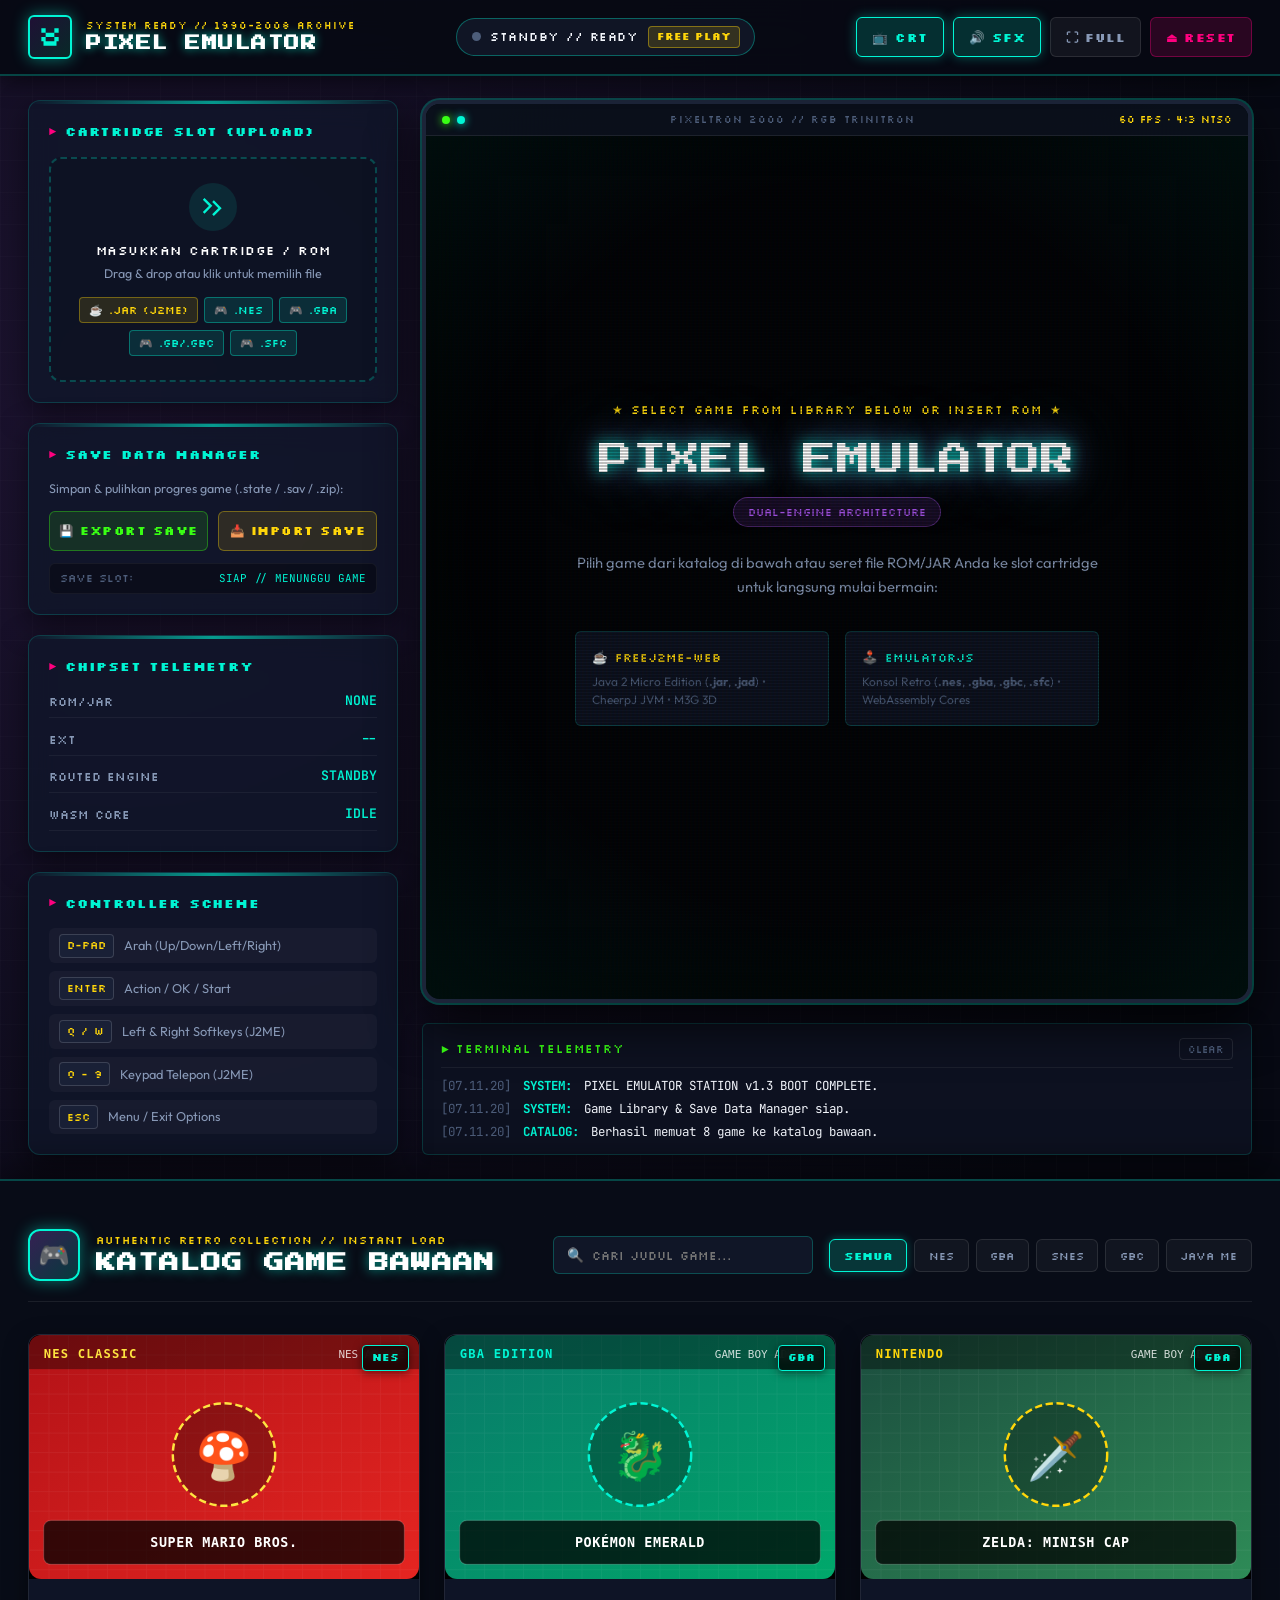
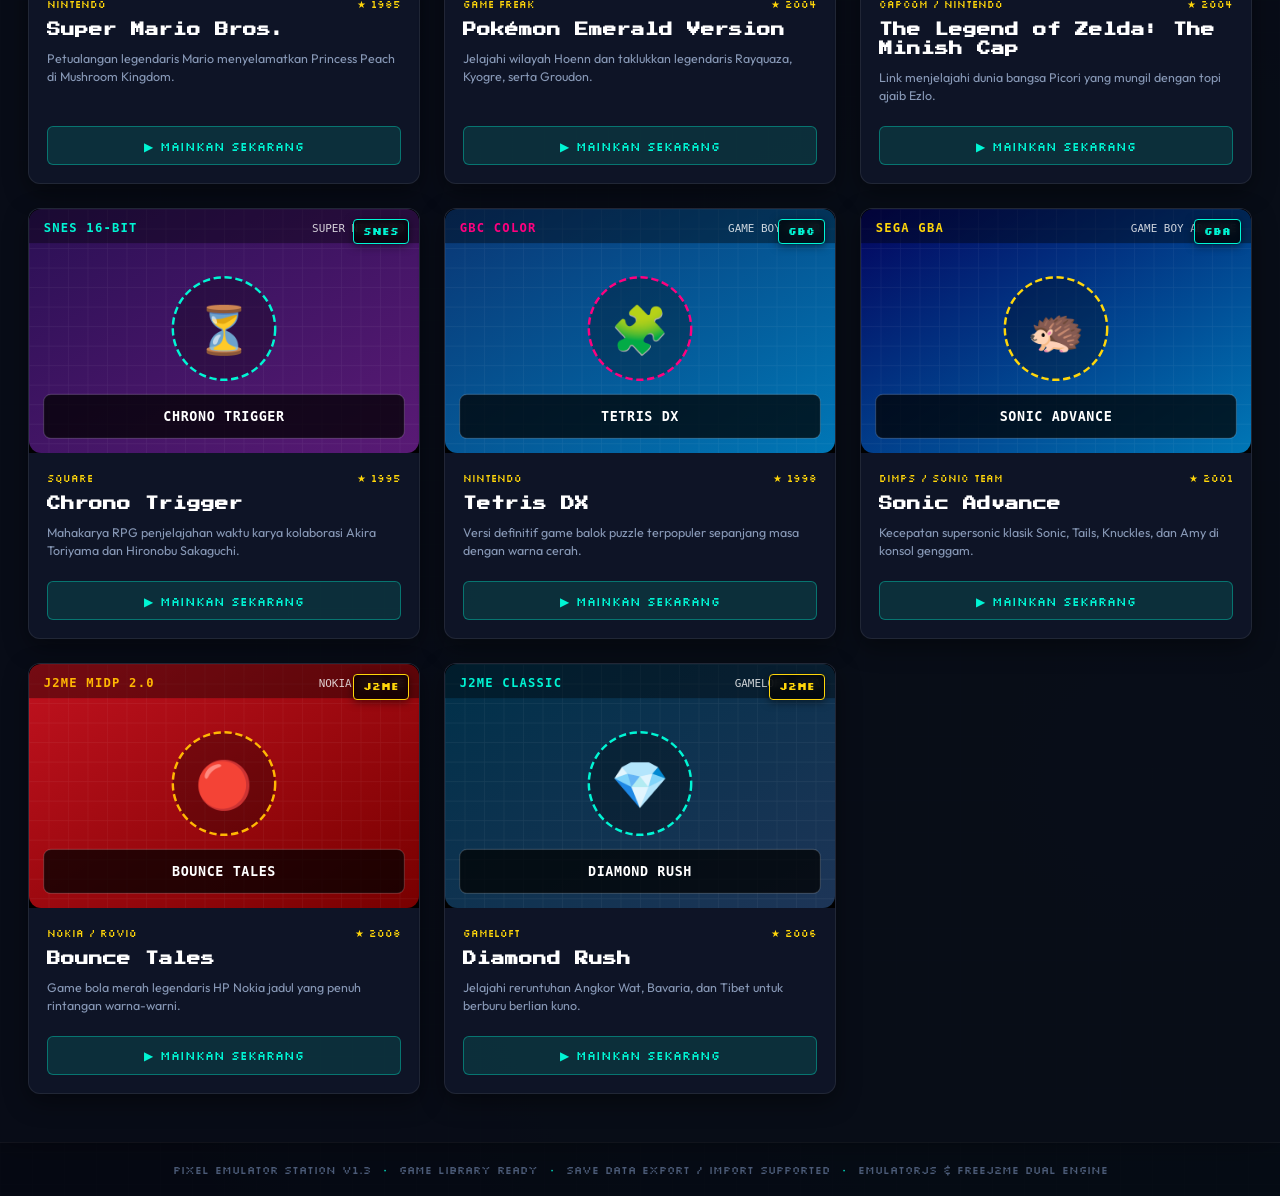
==== commit a24c273d: "feat: implement game library catalogue and save data export/import manager" ====
--- a/index.html
+++ b/index.html
@@ -26,7 +26,7 @@
         </svg>
       </div>
       <div>
-        <div class="arcade-sub">SYSTEM READY // 1990-2005 ARCHIVE</div>
+        <div class="arcade-sub">SYSTEM READY // 1990-2008 ARCHIVE</div>
         <h1 class="brand-title">PIXEL EMULATOR</h1>
       </div>
     </div>
@@ -73,6 +73,9 @@
     </button>
     <button class="mobile-tab-btn" data-target="controls-sidebar">
       <span>📂</span> Cartridge
+    </button>
+    <button class="mobile-tab-btn" data-target="library-anchor">
+      <span>📚</span> Katalog
     </button>
     <button class="mobile-tab-btn" data-target="telemetry-bar">
       <span>📟</span> Telemetri
@@ -113,33 +116,30 @@
         </div>
       </section>
 
-      <!-- Quick Preset Selector (Demo Games) -->
-      <section class="card arcade-card" aria-labelledby="preset-card-title">
+      <!-- Save Data Manager (Export / Import) -->
+      <section class="card arcade-card" id="save-manager-card" aria-labelledby="save-card-title">
         <div class="card-glow-bar"></div>
-        <h2 class="card-title" id="preset-card-title">
+        <h2 class="card-title" id="save-card-title">
           <span class="title-pixel-bullet">►</span>
-          QUICK ARCADE SELECTOR
+          SAVE DATA MANAGER
         </h2>
-        <div class="select-group">
-          <label for="preset-select" class="dropzone-subtext">Pilih demo ROM/J2ME yang tersedia:</label>
-          <select id="preset-select" class="custom-select">
-            <option value="" disabled selected>-- PILIH PRESET GAME --</option>
-            <optgroup label="☕ Java ME Mobile Games (FreeJ2ME)">
-              <option value="bounce_tales.jar">Bounce Tales (Nokia) [.jar]</option>
-              <option value="diamond_rush.jar">Diamond Rush (Gameloft) [.jar]</option>
-              <option value="sonic_advance_mobile.jar">Sonic Mobile [.jar]</option>
-            </optgroup>
-            <optgroup label="🎮 Classic Consoles (EmulatorJS)">
-              <option value="super_mario_bros.nes">Super Mario Bros (NES) [.nes]</option>
-              <option value="pokemon_emerald.gba">Pokemon Emerald (GBA) [.gba]</option>
-              <option value="zelda_minish_cap.gba">The Legend of Zelda (GBA) [.gba]</option>
-              <option value="tetris_dx.gbc">Tetris DX (Game Boy Color) [.gbc]</option>
-              <option value="chrono_trigger.sfc">Chrono Trigger (SNES) [.sfc]</option>
-            </optgroup>
-          </select>
-          <button class="btn btn-arcade-action" id="btn-load-preset">
-            <span class="btn-blink">▶</span> MUAT GAME TERPILIH
+        <p class="dropzone-subtext" style="margin-bottom: 0.75rem;">
+          Simpan &amp; pulihkan progres game (.state / .sav / .zip):
+        </p>
+        <div class="save-actions-grid">
+          <button class="btn btn-save-export" id="btn-export-save" title="Export &amp; Unduh Save State Game">
+            <span class="btn-icon">💾</span>
+            <span class="btn-text">EXPORT SAVE</span>
           </button>
+          <button class="btn btn-save-import" id="btn-import-save" title="Import File Save State">
+            <span class="btn-icon">📥</span>
+            <span class="btn-text">IMPORT SAVE</span>
+          </button>
+          <input type="file" id="save-file-input" accept=".state,.sav,.srm,.zip,.dsv" style="display: none;">
+        </div>
+        <div class="save-status-info">
+          <span class="save-label">SAVE SLOT:</span>
+          <span id="save-status-text" class="save-status-text">SIAP // MENUNGGU GAME</span>
         </div>
       </section>
 
@@ -212,13 +212,13 @@
 
         <!-- 1. Idle Screen (Retro Arcade Standby) -->
         <div class="idle-screen" id="idle-screen">
-          <div class="arcade-coin-prompt">★ INSERT ROM OR CHOOSE PRESET ★</div>
+          <div class="arcade-coin-prompt">★ SELECT GAME FROM LIBRARY BELOW OR INSERT ROM ★</div>
           <div class="retro-arcade-art">PIXEL EMULATOR</div>
           <div class="idle-system-chip">
             <span class="chip-label">DUAL-ENGINE ARCHITECTURE</span>
           </div>
           <p class="idle-description">
-            Sistem otomatis mendeteksi format file dan mengarahkan ke engine yang tepat:
+            Pilih game dari katalog di bawah atau seret file ROM/JAR Anda ke slot cartridge untuk langsung mulai bermain:
           </p>
 
           <div class="engine-hints">
@@ -269,14 +269,56 @@
 
   </main>
 
+  <!-- Full-Width Game Library Section -->
+  <section class="game-library-section" id="library-anchor" aria-labelledby="library-heading">
+    <div class="library-container">
+      
+      <div class="library-header-bar">
+        <div class="library-title-group">
+          <div class="library-icon">🎮</div>
+          <div>
+            <div class="library-sub">AUTHENTIC RETRO COLLECTION // INSTANT LOAD</div>
+            <h2 class="library-title" id="library-heading">KATALOG GAME BAWAAN</h2>
+          </div>
+        </div>
+
+        <!-- Search & Filter Tabs -->
+        <div class="library-controls">
+          <div class="search-box">
+            <span class="search-icon">🔍</span>
+            <input type="text" id="library-search" class="search-input" placeholder="Cari judul game..." aria-label="Cari judul game">
+          </div>
+          <div class="category-filters" id="category-filters">
+            <button class="filter-btn active" data-filter="all">SEMUA</button>
+            <button class="filter-btn" data-filter="NES">NES</button>
+            <button class="filter-btn" data-filter="GBA">GBA</button>
+            <button class="filter-btn" data-filter="SNES">SNES</button>
+            <button class="filter-btn" data-filter="GBC">GBC</button>
+            <button class="filter-btn" data-filter="J2ME">JAVA ME</button>
+          </div>
+        </div>
+      </div>
+
+      <!-- Dynamic Grid of Games from assets/games.json -->
+      <div class="games-grid" id="games-grid" aria-live="polite">
+        <div class="games-loading-spinner">
+          <span class="btn-blink">▶</span> Memuat Katalog Game...
+        </div>
+      </div>
+
+    </div>
+  </section>
+
   <!-- Retro Arcade Marquee Bottom Footer -->
   <footer class="app-footer">
     <div class="footer-content">
-      <span>PIXEL EMULATOR STATION v1.2</span>
+      <span>PIXEL EMULATOR STATION v1.3</span>
       <span class="footer-separator">&bull;</span>
-      <span>EMULATORJS WASM [FCEUMM, MGBA, SNES9X, GAMBATTE]</span>
+      <span>GAME LIBRARY READY</span>
       <span class="footer-separator">&bull;</span>
-      <span>FREEJ2ME-WEB CHEERPJ RUNTIME</span>
+      <span>SAVE DATA EXPORT / IMPORT SUPPORTED</span>
+      <span class="footer-separator">&bull;</span>
+      <span>EMULATORJS &amp; FREEJ2ME DUAL ENGINE</span>
     </div>
   </footer>
 
--- a/src/css/style.css
+++ b/src/css/style.css
@@ -895,6 +895,331 @@
 }
 
 /* ==========================================================================
+   Save Data Manager Styles
+   ========================================================================== */
+.save-actions-grid {
+  display: grid;
+  grid-template-columns: 1fr 1fr;
+  gap: 0.6rem;
+  margin-bottom: 0.75rem;
+}
+
+.btn-save-export {
+  background: rgba(57, 255, 20, 0.12);
+  color: var(--neon-green);
+  border-color: rgba(57, 255, 20, 0.35);
+  font-size: 0.72rem;
+  padding: 0.55rem 0.5rem;
+}
+
+.btn-save-export:hover {
+  background: rgba(57, 255, 20, 0.25);
+  box-shadow: 0 0 14px rgba(57, 255, 20, 0.4);
+}
+
+.btn-save-import {
+  background: rgba(255, 214, 10, 0.12);
+  color: var(--neon-yellow);
+  border-color: rgba(255, 214, 10, 0.35);
+  font-size: 0.72rem;
+  padding: 0.55rem 0.5rem;
+}
+
+.btn-save-import:hover {
+  background: rgba(255, 214, 10, 0.25);
+  box-shadow: 0 0 14px rgba(255, 214, 10, 0.4);
+}
+
+.save-status-info {
+  display: flex;
+  justify-content: space-between;
+  align-items: center;
+  font-family: var(--font-pixel);
+  font-size: 0.68rem;
+  padding: 0.4rem 0.6rem;
+  background: rgba(0, 0, 0, 0.35);
+  border-radius: var(--radius-sm);
+  border: 1px solid rgba(255, 255, 255, 0.05);
+}
+
+.save-label {
+  color: var(--text-dim);
+}
+
+.save-status-text {
+  color: var(--neon-cyan);
+  font-family: var(--font-mono);
+}
+
+/* ==========================================================================
+   Game Library Section & Grid
+   ========================================================================== */
+.game-library-section {
+  width: 100%;
+  background: rgba(9, 13, 24, 0.95);
+  border-top: 2px solid rgba(0, 245, 212, 0.25);
+  box-shadow: 0 -10px 40px rgba(0, 0, 0, 0.6);
+  position: relative;
+  z-index: 50;
+}
+
+.library-container {
+  max-width: 1720px;
+  margin: 0 auto;
+  padding: 3rem 1.75rem;
+}
+
+.library-header-bar {
+  display: flex;
+  align-items: center;
+  justify-content: space-between;
+  flex-wrap: wrap;
+  gap: 1.5rem;
+  margin-bottom: 2rem;
+  padding-bottom: 1.25rem;
+  border-bottom: 1px solid rgba(255, 255, 255, 0.08);
+}
+
+.library-title-group {
+  display: flex;
+  align-items: center;
+  gap: 1rem;
+}
+
+.library-icon {
+  width: 52px;
+  height: 52px;
+  background: linear-gradient(135deg, rgba(157, 78, 221, 0.3), rgba(0, 245, 212, 0.2));
+  border: 2px solid var(--neon-cyan);
+  border-radius: var(--radius-md);
+  display: flex;
+  align-items: center;
+  justify-content: center;
+  font-size: 1.6rem;
+  box-shadow: var(--glow-cyan);
+}
+
+.library-sub {
+  font-family: var(--font-pixel);
+  font-size: 0.68rem;
+  color: var(--neon-yellow);
+  letter-spacing: 1px;
+}
+
+.library-title {
+  font-family: var(--font-arcade);
+  font-size: 1.25rem;
+  color: #fff;
+  letter-spacing: 1px;
+  text-shadow: 0 0 12px rgba(0, 245, 212, 0.6);
+}
+
+.library-controls {
+  display: flex;
+  align-items: center;
+  gap: 1rem;
+  flex-wrap: wrap;
+}
+
+.search-box {
+  position: relative;
+  min-width: 260px;
+}
+
+.search-icon {
+  position: absolute;
+  left: 0.85rem;
+  top: 50%;
+  transform: translateY(-50%);
+  color: var(--text-dim);
+  font-size: 0.85rem;
+  pointer-events: none;
+}
+
+.search-input {
+  width: 100%;
+  padding: 0.65rem 1rem 0.65rem 2.4rem;
+  background: rgba(18, 24, 42, 0.9);
+  border: 1px solid rgba(0, 245, 212, 0.25);
+  border-radius: var(--radius-sm);
+  color: #fff;
+  font-family: var(--font-pixel);
+  font-size: 0.75rem;
+  outline: none;
+  transition: var(--transition);
+}
+
+.search-input:focus {
+  border-color: var(--neon-cyan);
+  box-shadow: var(--glow-cyan);
+}
+
+.category-filters {
+  display: flex;
+  align-items: center;
+  gap: 0.45rem;
+  flex-wrap: wrap;
+}
+
+.filter-btn {
+  background: rgba(255, 255, 255, 0.04);
+  border: 1px solid rgba(255, 255, 255, 0.1);
+  color: var(--text-muted);
+  font-family: var(--font-pixel);
+  font-size: 0.7rem;
+  padding: 0.5rem 0.85rem;
+  border-radius: var(--radius-sm);
+  cursor: pointer;
+  transition: var(--transition);
+}
+
+.filter-btn:hover {
+  background: rgba(0, 245, 212, 0.1);
+  color: var(--neon-cyan);
+  border-color: var(--neon-cyan);
+}
+
+.filter-btn.active {
+  background: rgba(0, 245, 212, 0.18);
+  color: var(--neon-cyan);
+  border-color: var(--neon-cyan);
+  box-shadow: 0 0 10px rgba(0, 245, 212, 0.3);
+  font-weight: 700;
+}
+
+/* Games Grid */
+.games-grid {
+  display: grid;
+  grid-template-columns: repeat(auto-fill, minmax(290px, 1fr));
+  gap: 1.5rem;
+}
+
+.games-loading-spinner {
+  grid-column: 1 / -1;
+  text-align: center;
+  padding: 3rem;
+  font-family: var(--font-pixel);
+  font-size: 0.9rem;
+  color: var(--neon-yellow);
+}
+
+.game-card {
+  background: var(--bg-card);
+  border: 1px solid rgba(255, 255, 255, 0.08);
+  border-radius: var(--radius-md);
+  overflow: hidden;
+  display: flex;
+  flex-direction: column;
+  transition: var(--transition);
+  position: relative;
+  box-shadow: 0 8px 24px rgba(0, 0, 0, 0.4);
+  cursor: pointer;
+}
+
+.game-card:hover {
+  transform: translateY(-4px);
+  border-color: var(--neon-cyan);
+  box-shadow: 0 12px 30px rgba(0, 245, 212, 0.25);
+}
+
+.game-card-cover-wrap {
+  width: 100%;
+  aspect-ratio: 16 / 10;
+  overflow: hidden;
+  background: #000;
+  position: relative;
+}
+
+.game-card-cover {
+  width: 100%;
+  height: 100%;
+  object-fit: cover;
+  transition: transform 0.35s ease;
+}
+
+.game-card:hover .game-card-cover {
+  transform: scale(1.05);
+}
+
+.game-card-badge {
+  position: absolute;
+  top: 10px;
+  right: 10px;
+  font-family: var(--font-pixel);
+  font-size: 0.65rem;
+  font-weight: 700;
+  padding: 0.25rem 0.55rem;
+  border-radius: 4px;
+  background: rgba(0, 0, 0, 0.75);
+  backdrop-filter: blur(4px);
+  border: 1px solid var(--neon-cyan);
+  color: var(--neon-cyan);
+  box-shadow: 0 2px 8px rgba(0,0,0,0.5);
+}
+
+.game-card-badge.j2me {
+  border-color: var(--neon-yellow);
+  color: var(--neon-yellow);
+}
+
+.game-card-content {
+  padding: 1.15rem;
+  display: flex;
+  flex-direction: column;
+  flex: 1;
+}
+
+.game-card-meta {
+  display: flex;
+  justify-content: space-between;
+  align-items: center;
+  font-family: var(--font-pixel);
+  font-size: 0.65rem;
+  color: var(--neon-yellow);
+  margin-bottom: 0.5rem;
+}
+
+.game-card-title {
+  font-family: var(--font-arcade);
+  font-size: 0.85rem;
+  color: #fff;
+  line-height: 1.4;
+  margin-bottom: 0.6rem;
+}
+
+.game-card-desc {
+  font-size: 0.78rem;
+  color: var(--text-muted);
+  line-height: 1.5;
+  margin-bottom: 1.25rem;
+  flex: 1;
+}
+
+.btn-card-play {
+  width: 100%;
+  background: rgba(0, 245, 212, 0.12);
+  color: var(--neon-cyan);
+  border: 1px solid rgba(0, 245, 212, 0.35);
+  font-family: var(--font-pixel);
+  font-size: 0.78rem;
+  padding: 0.65rem 1rem;
+  border-radius: var(--radius-sm);
+  display: flex;
+  align-items: center;
+  justify-content: center;
+  gap: 0.45rem;
+  cursor: pointer;
+  transition: var(--transition);
+}
+
+.game-card:hover .btn-card-play {
+  background: var(--neon-cyan);
+  color: #03141a;
+  box-shadow: var(--glow-cyan);
+  font-weight: 700;
+}
+
+/* ==========================================================================
    Responsive Adaptations (Tablet & Smartphone)
    ========================================================================== */
 @media (max-width: 1024px) {
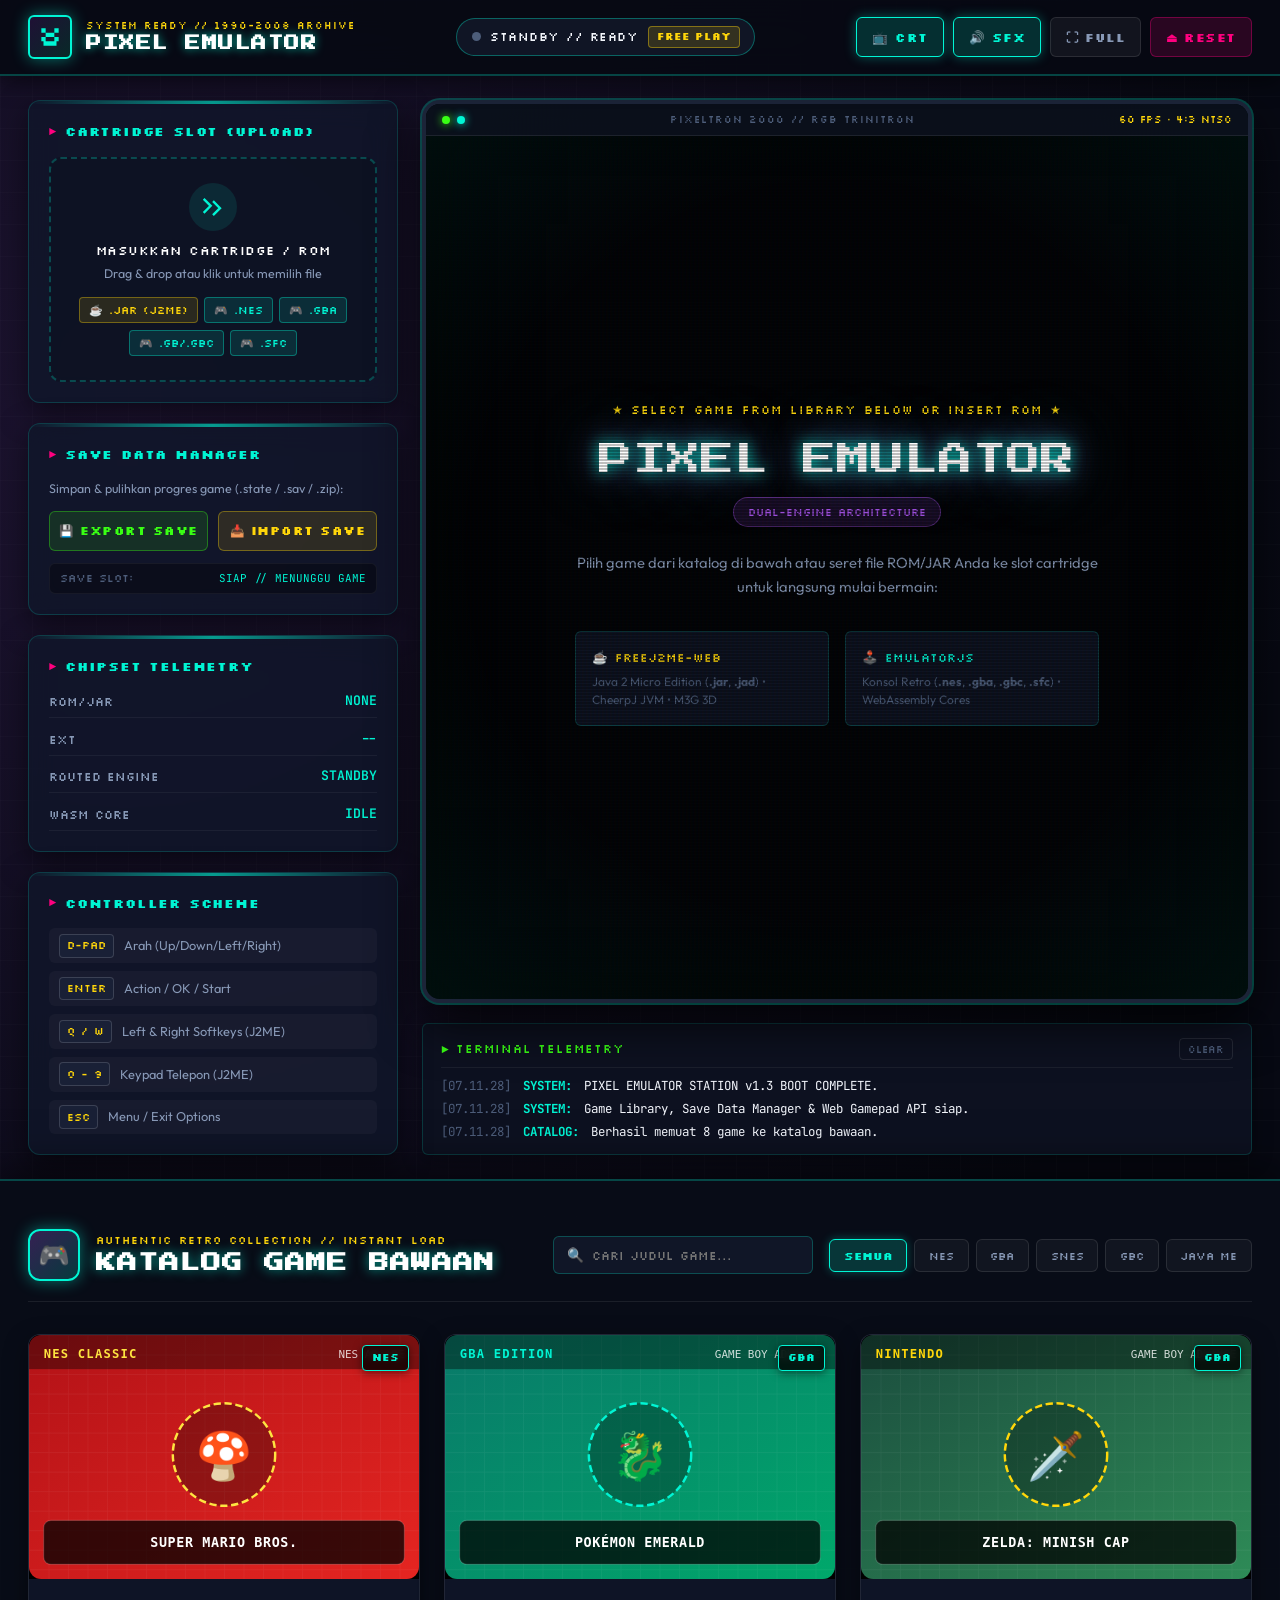
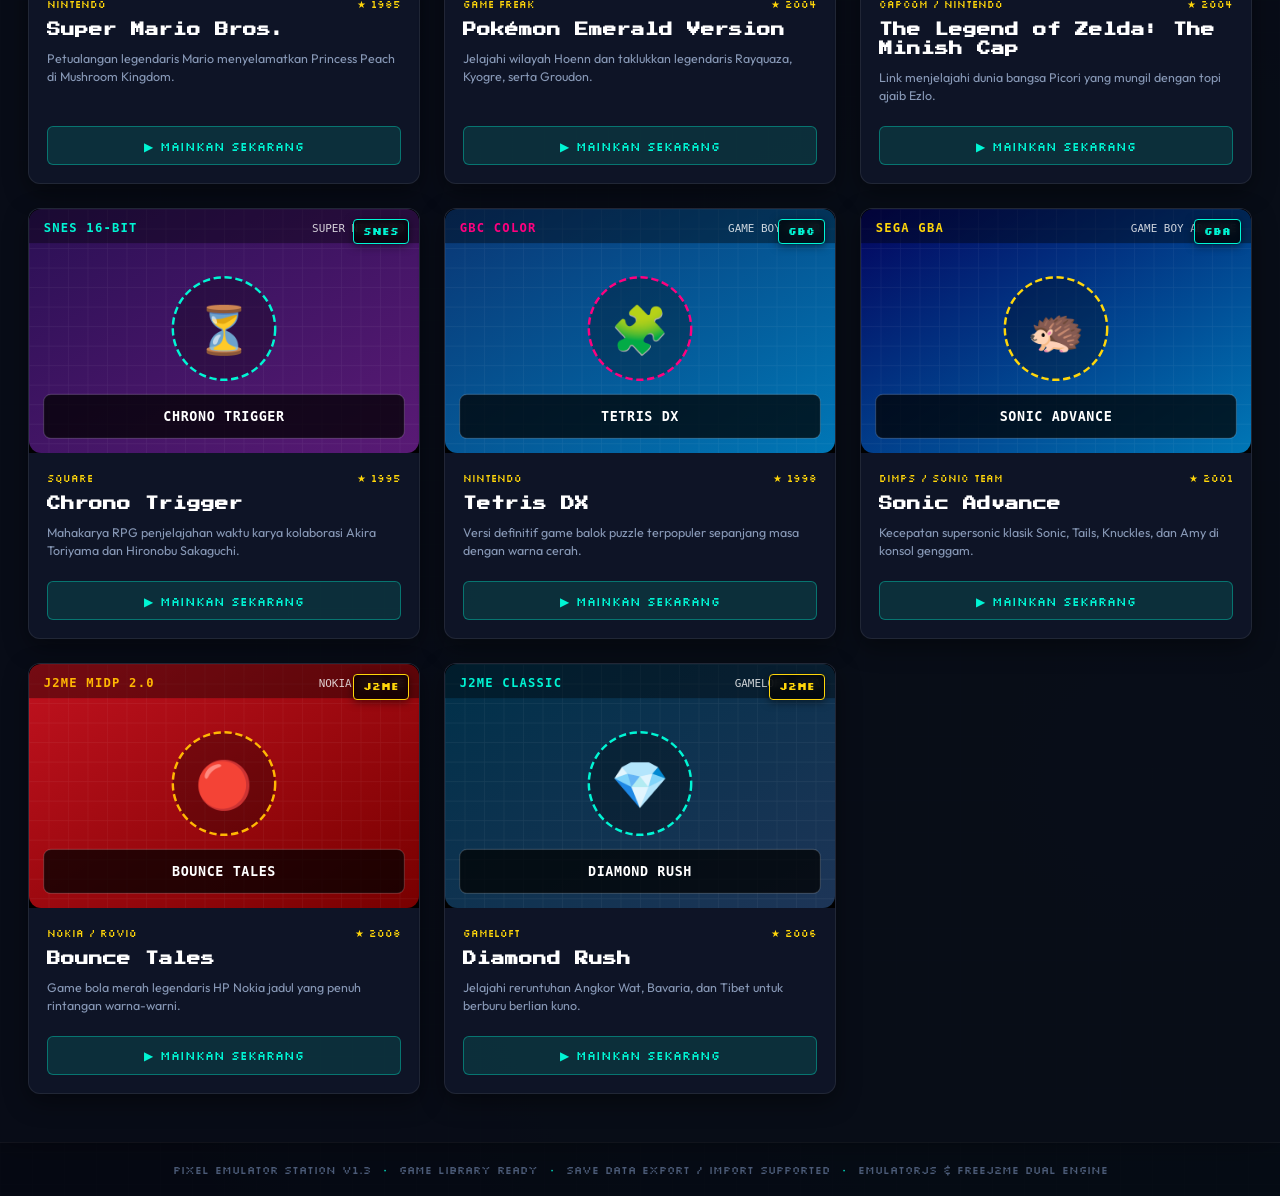
==== commit 3d06b2aa: "feat: implement Web Gamepad API for UI navigation and basic PWA setup" ====
--- a/index.html
+++ b/index.html
@@ -14,6 +14,11 @@
   
   <!-- Application Stylesheet -->
   <link rel="stylesheet" href="src/css/style.css">
+
+  <!-- Progressive Web App Manifest & Favicon -->
+  <link rel="manifest" href="manifest.json">
+  <link rel="icon" type="image/svg+xml" href="assets/images/icon.svg">
+  <link rel="apple-touch-icon" href="assets/images/icon.svg">
 </head>
 <body class="crt-enabled glow-enabled">
 
@@ -324,5 +329,20 @@
 
   <!-- Main JavaScript Logic -->
   <script src="src/js/main.js"></script>
+
+  <!-- Service Worker Registration -->
+  <script>
+    if ('serviceWorker' in navigator) {
+      window.addEventListener('load', () => {
+        navigator.serviceWorker.register('./sw.js')
+          .then((reg) => {
+            console.log('[PWA] Service Worker aktif dengan scope:', reg.scope);
+          })
+          .catch((err) => {
+            console.warn('[PWA] Pendaftaran Service Worker gagal:', err);
+          });
+      });
+    }
+  </script>
 </body>
 </html>
--- a/src/css/style.css
+++ b/src/css/style.css
@@ -763,12 +763,11 @@
   display: none;
   background: #000;
   z-index: 10;
-  padding-top: 32px; /* space for bezel top bar */
 }
 
 .emulator-container.active {
   display: flex;
-  align-items: center;
+  align-items: stretch;
   justify-content: center;
 }
 
@@ -779,15 +778,17 @@
   align-items: center;
   justify-content: center;
   position: relative;
+  overflow: hidden;
 }
 
 .engine-canvas-wrap iframe, 
 .engine-canvas-wrap canvas,
-.engine-canvas-wrap div#ejs-game-target {
+.engine-canvas-wrap > div {
   width: 100% !important;
   height: 100% !important;
   border: none;
   outline: none;
+  display: block;
 }
 
 /* ==========================================================================
@@ -1219,6 +1220,27 @@
   font-weight: 700;
 }
 
+/* Gamepad Focus State (Web Gamepad API Navigation) */
+.game-card.gamepad-focus {
+  transform: translateY(-8px) scale(1.03);
+  border-color: var(--neon-cyan);
+  box-shadow: 0 0 25px rgba(0, 245, 212, 0.55), 0 14px 32px rgba(0, 0, 0, 0.6);
+  outline: 2px solid var(--neon-cyan);
+  outline-offset: 3px;
+  z-index: 5;
+}
+
+.game-card.gamepad-focus .game-card-cover {
+  transform: scale(1.08);
+}
+
+.game-card.gamepad-focus .btn-card-play {
+  background: var(--neon-cyan);
+  color: #03141a;
+  box-shadow: var(--glow-cyan);
+  font-weight: 700;
+}
+
 /* ==========================================================================
    Responsive Adaptations (Tablet & Smartphone)
    ========================================================================== */
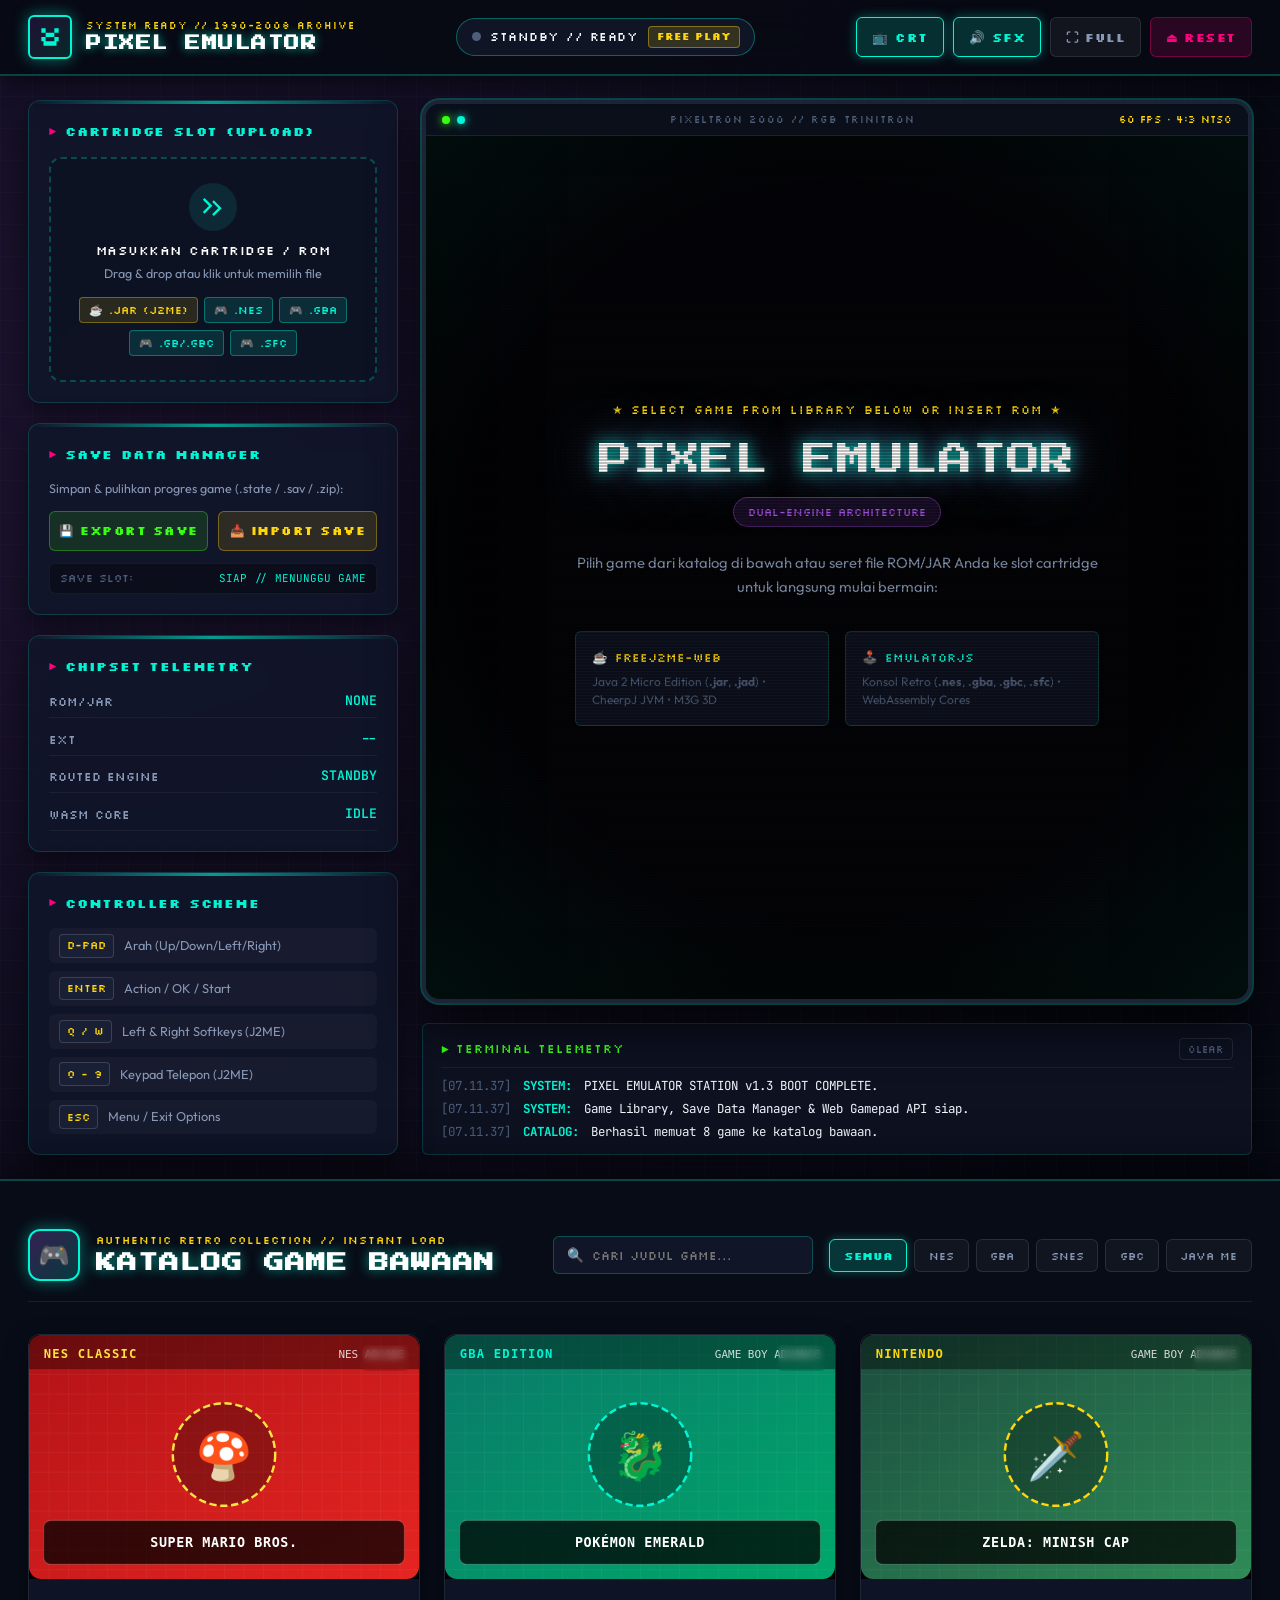
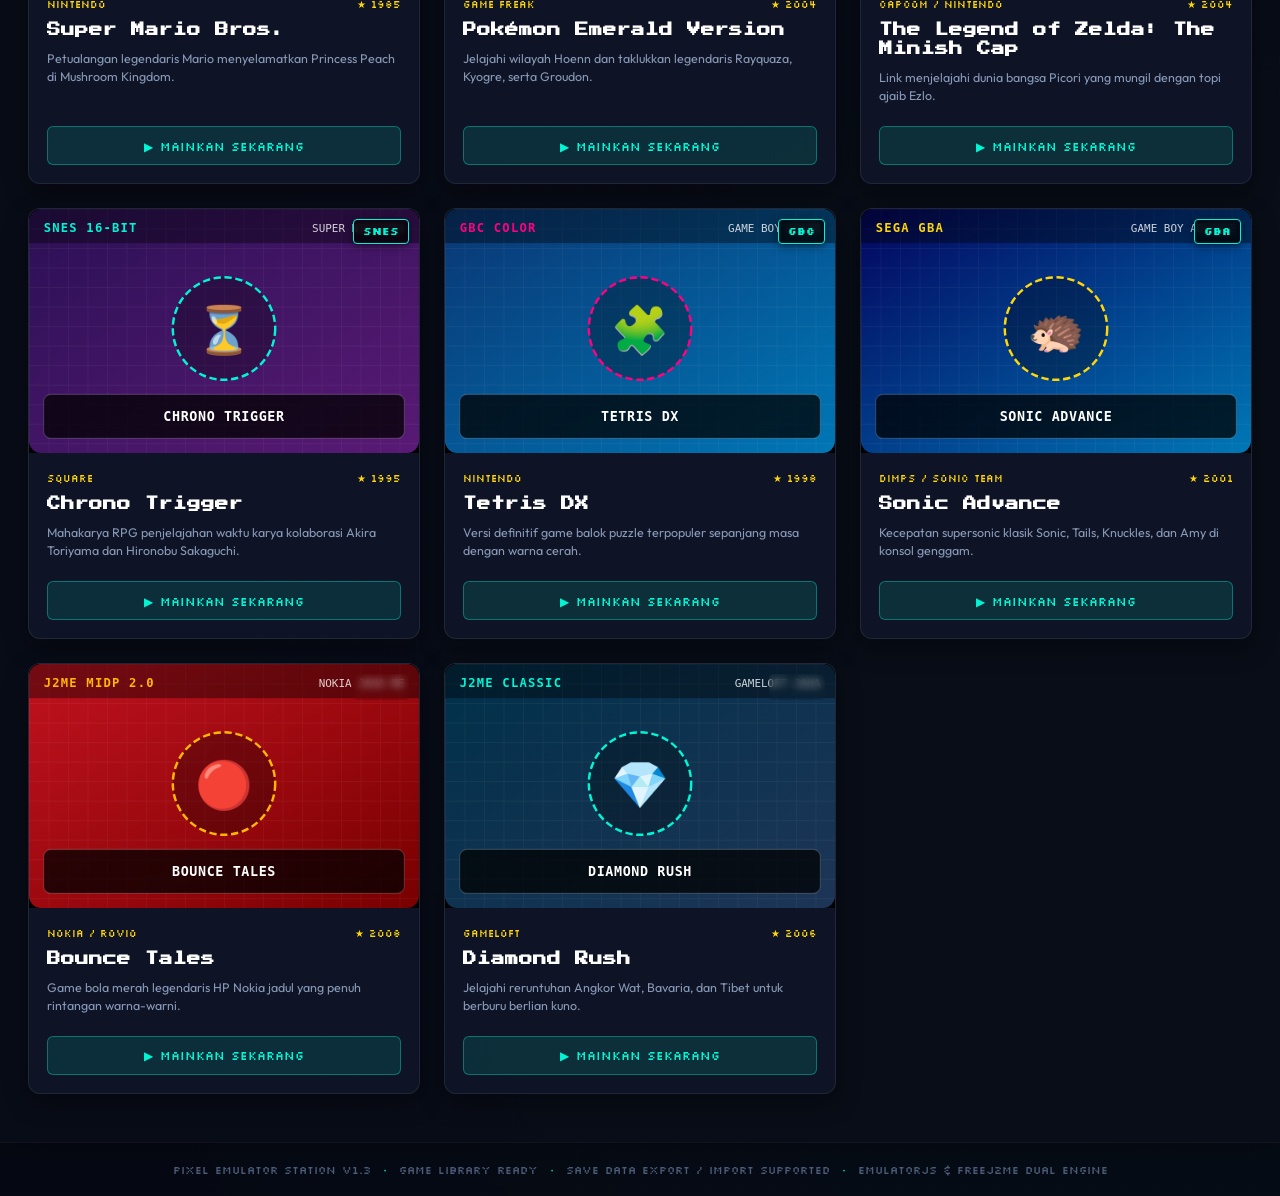
==== commit d2aa3114: "fix: pass-through bypass for engine resources in Service Worker and mirror FreeJ2ME root files" ====
--- a/index.html
+++ b/index.html
@@ -337,6 +337,7 @@
         navigator.serviceWorker.register('./sw.js')
           .then((reg) => {
             console.log('[PWA] Service Worker aktif dengan scope:', reg.scope);
+            reg.update();
           })
           .catch((err) => {
             console.warn('[PWA] Pendaftaran Service Worker gagal:', err);
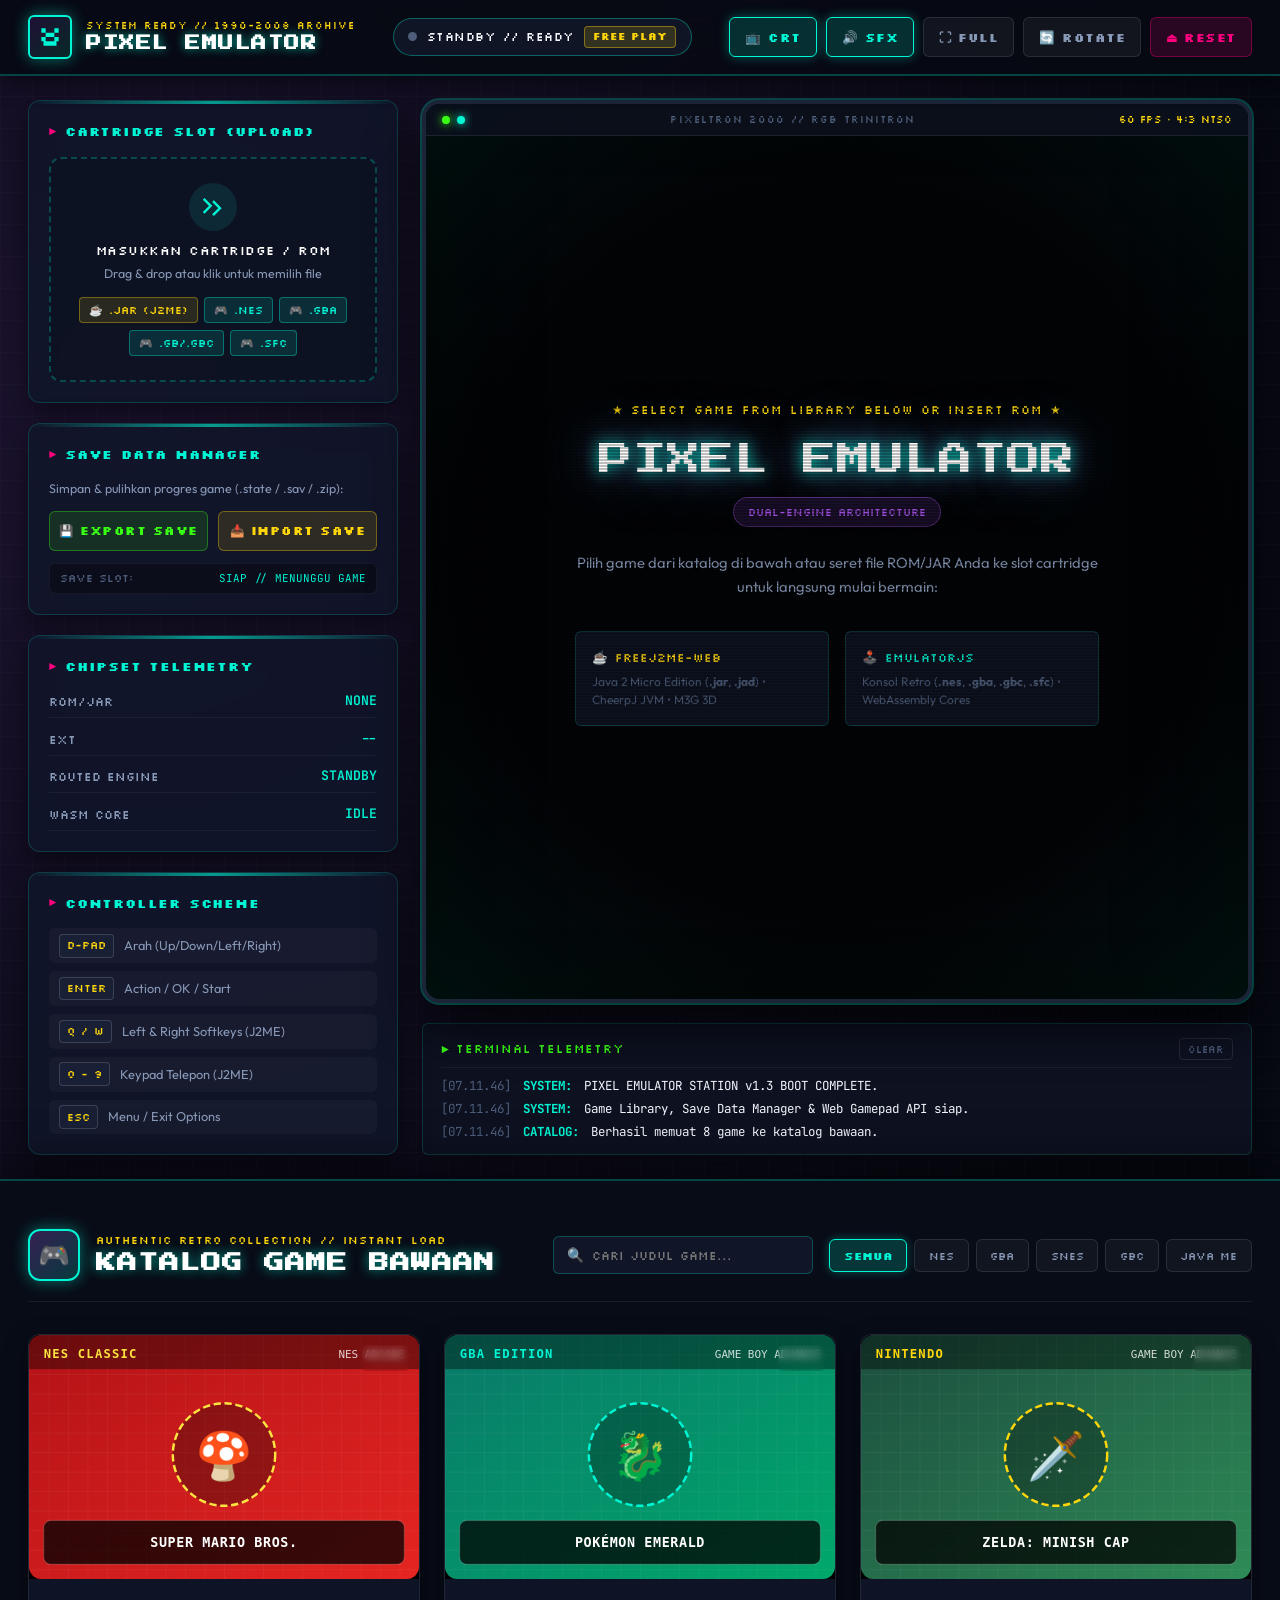
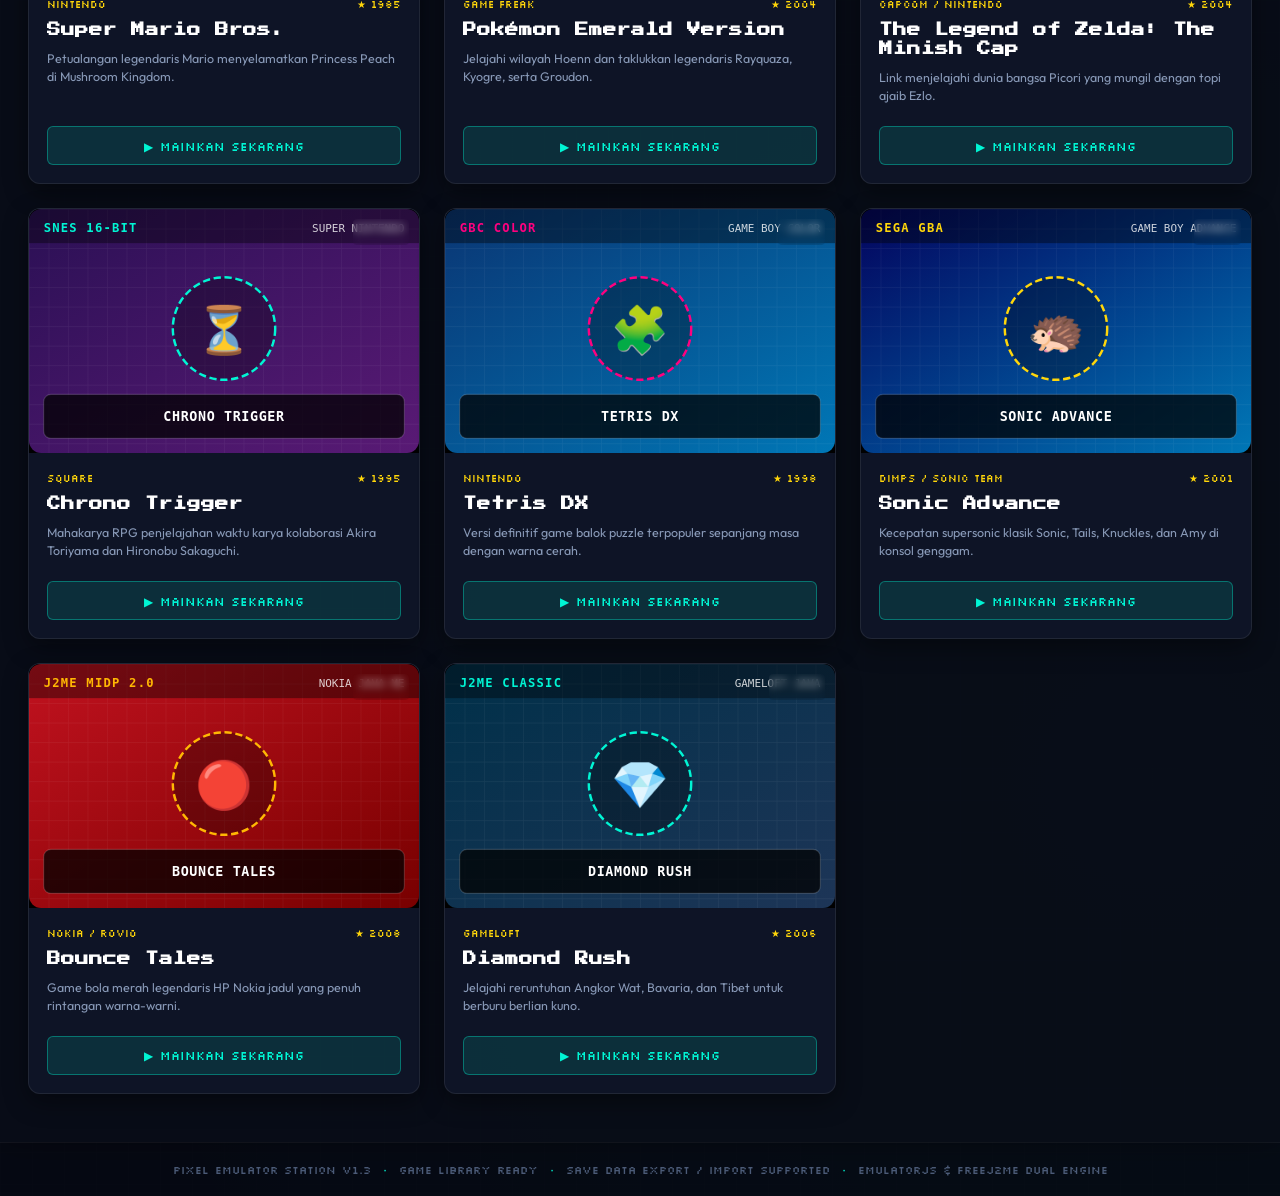
==== commit 015826e7: "feat(j2me): auto-detect landscape games and add screen rotation toggle" ====
--- a/index.html
+++ b/index.html
@@ -61,6 +61,12 @@
       <button class="btn btn-arcade-tool" id="btn-fullscreen" title="Layar Penuh">
         <span class="btn-icon">⛶</span>
         <span class="btn-text">FULL</span>
+      </button>
+
+      <!-- J2ME Screen Rotation / Resolution Toggle -->
+      <button class="btn btn-arcade-tool" id="btn-toggle-rotate" title="Ubah Resolusi & Orientasi Game J2ME (Portrait 240×320 / Landscape 320×240 / Rotasi 90°)">
+        <span class="btn-icon">🔄</span>
+        <span class="btn-text" id="rotate-btn-text">ROTATE</span>
       </button>
 
       <!-- Reset Engine Button -->
--- a/src/css/style.css
+++ b/src/css/style.css
@@ -771,6 +771,49 @@
   justify-content: center;
 }
 
+/* FreeJ2ME Dedicated Container (Flexbox Centered, Responsive Aspect Ratio) */
+#freej2me-container {
+  width: 100%;
+  height: 100%;
+  position: absolute;
+  top: 0;
+  left: 0;
+  display: none;
+  background-color: #000;
+  z-index: 10;
+}
+
+#freej2me-container.active {
+  display: flex;
+  justify-content: center;
+  align-items: center;
+  background-color: #000;
+}
+
+#freej2me-viewport {
+  width: 100%;
+  height: 100%;
+  display: flex;
+  justify-content: center;
+  align-items: center;
+  background-color: #000;
+  overflow: hidden;
+}
+
+#freej2me-viewport iframe,
+#freej2me-container iframe,
+#j2me-player {
+  width: 100% !important;
+  height: 100% !important;
+  max-width: 100% !important;
+  max-height: 100% !important;
+  aspect-ratio: auto !important;
+  border: none !important;
+  outline: none !important;
+  display: block !important;
+  background-color: #000 !important;
+}
+
 .engine-canvas-wrap {
   width: 100%;
   height: 100%;
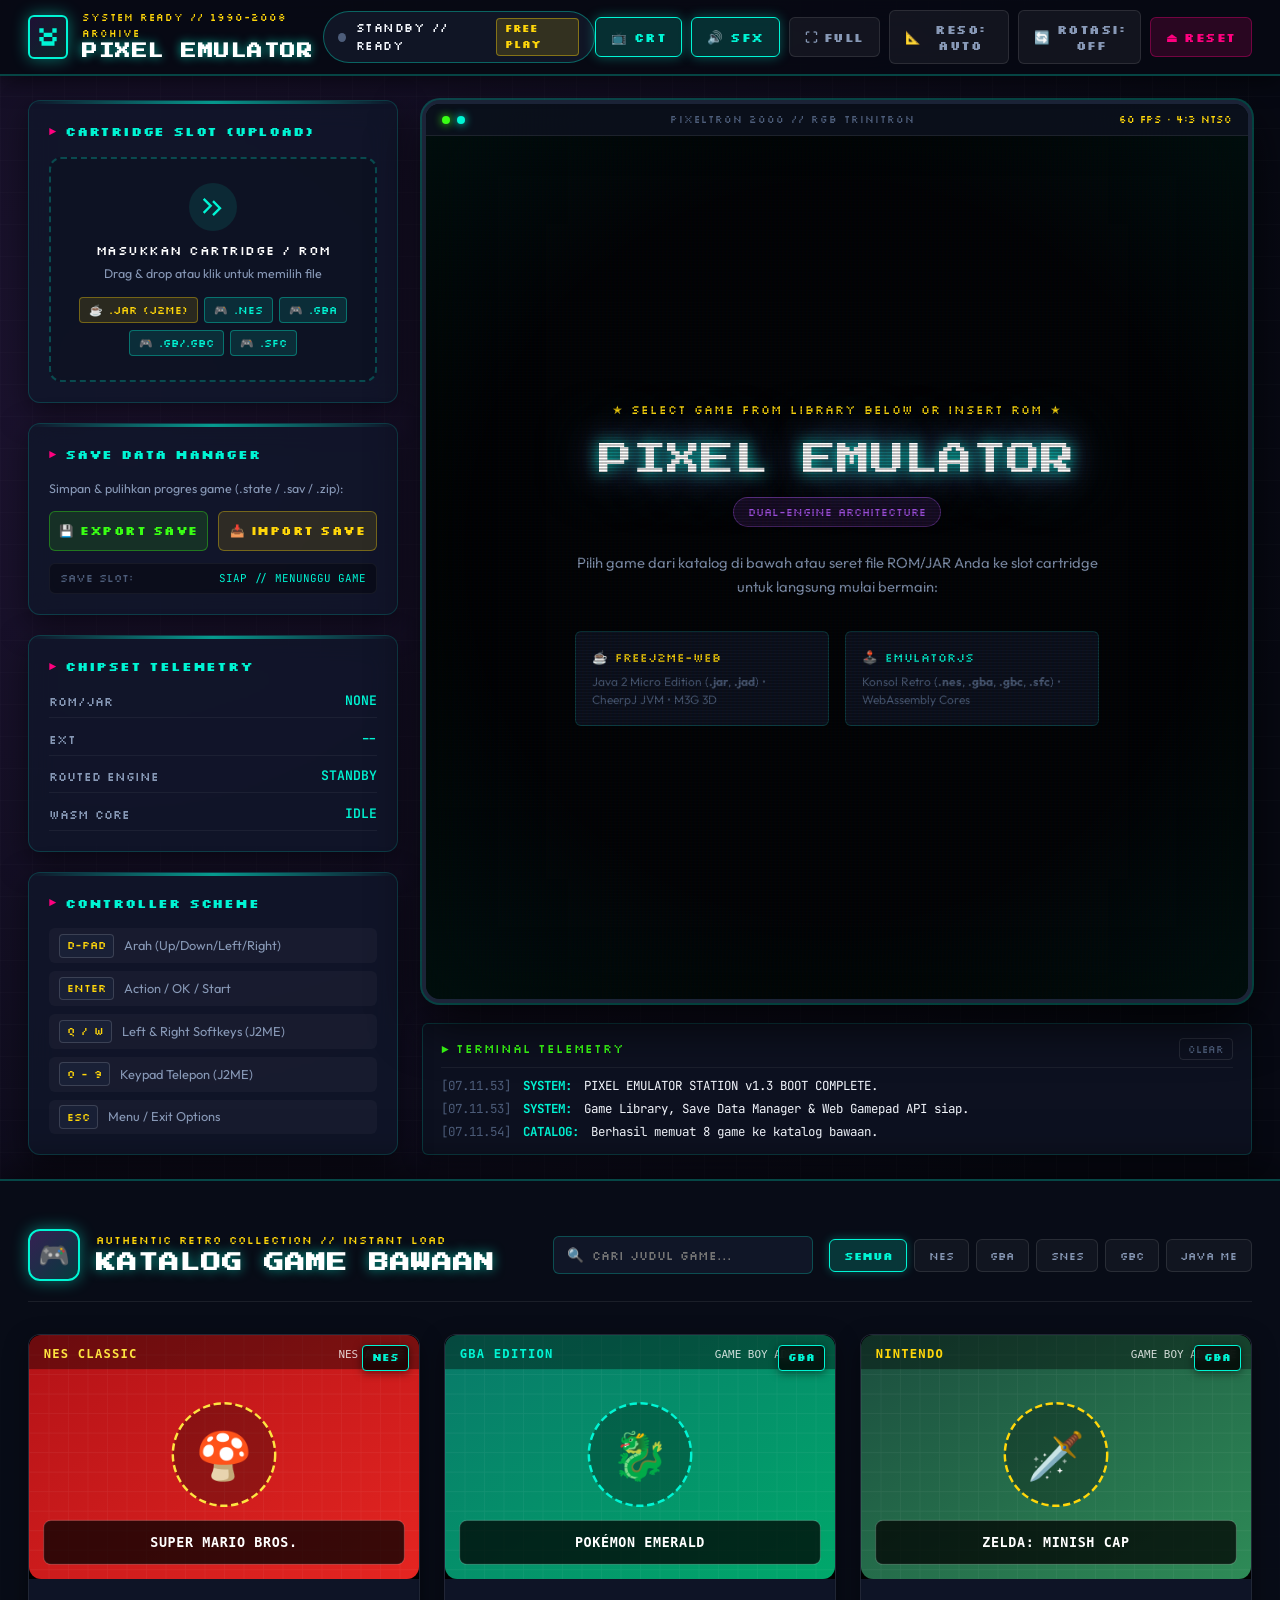
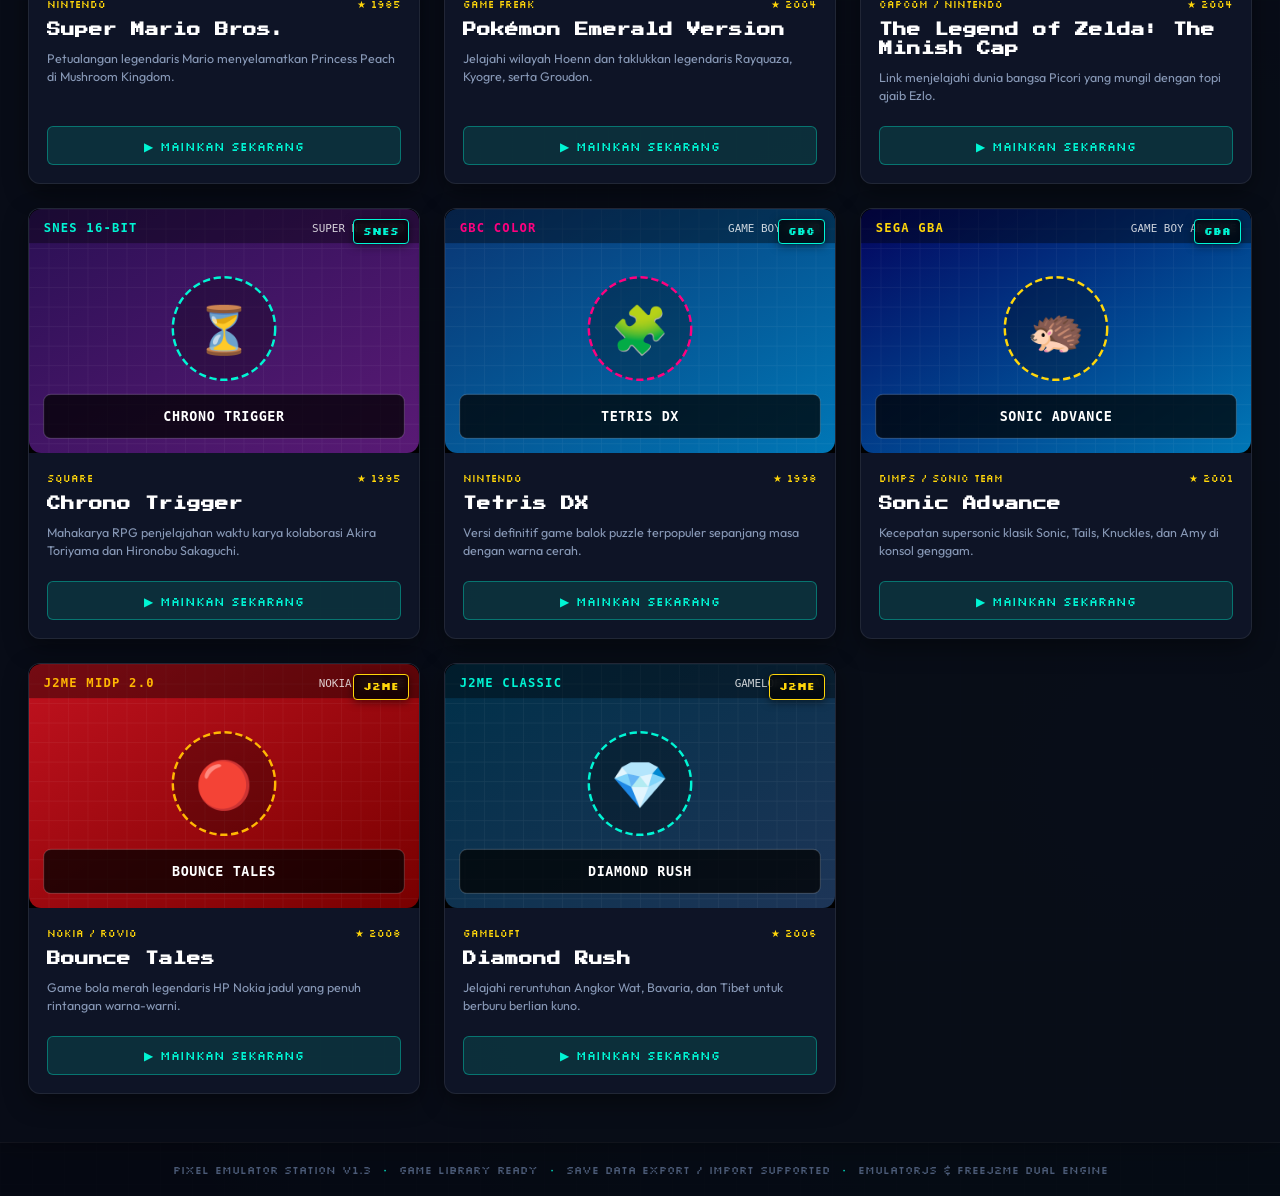
==== commit 9e0d784c: "feat(j2me): separate resolution switcher and 90deg rotation into independent controls" ====
--- a/index.html
+++ b/index.html
@@ -63,10 +63,16 @@
         <span class="btn-text">FULL</span>
       </button>
 
-      <!-- J2ME Screen Rotation / Resolution Toggle -->
-      <button class="btn btn-arcade-tool" id="btn-toggle-rotate" title="Ubah Resolusi & Orientasi Game J2ME (Portrait 240×320 / Landscape 320×240 / Rotasi 90°)">
+      <!-- J2ME Resolution / Screen Size Selector -->
+      <button class="btn btn-arcade-tool" id="btn-j2me-resolution" title="Ganti Resolusi Layar J2ME (Auto / 360×640 / 240×320 / 320×240 / 240×400 / 400×240 / 480×800)">
+        <span class="btn-icon">📐</span>
+        <span class="btn-text" id="resolution-btn-text">RESO: AUTO</span>
+      </button>
+
+      <!-- J2ME 90° Screen Rotation Toggle -->
+      <button class="btn btn-arcade-tool" id="btn-j2me-rotate" title="Putar Layar 90 Derajat (Rotasi ON / OFF)">
         <span class="btn-icon">🔄</span>
-        <span class="btn-text" id="rotate-btn-text">ROTATE</span>
+        <span class="btn-text" id="rotate-btn-text">ROTASI: OFF</span>
       </button>
 
       <!-- Reset Engine Button -->
